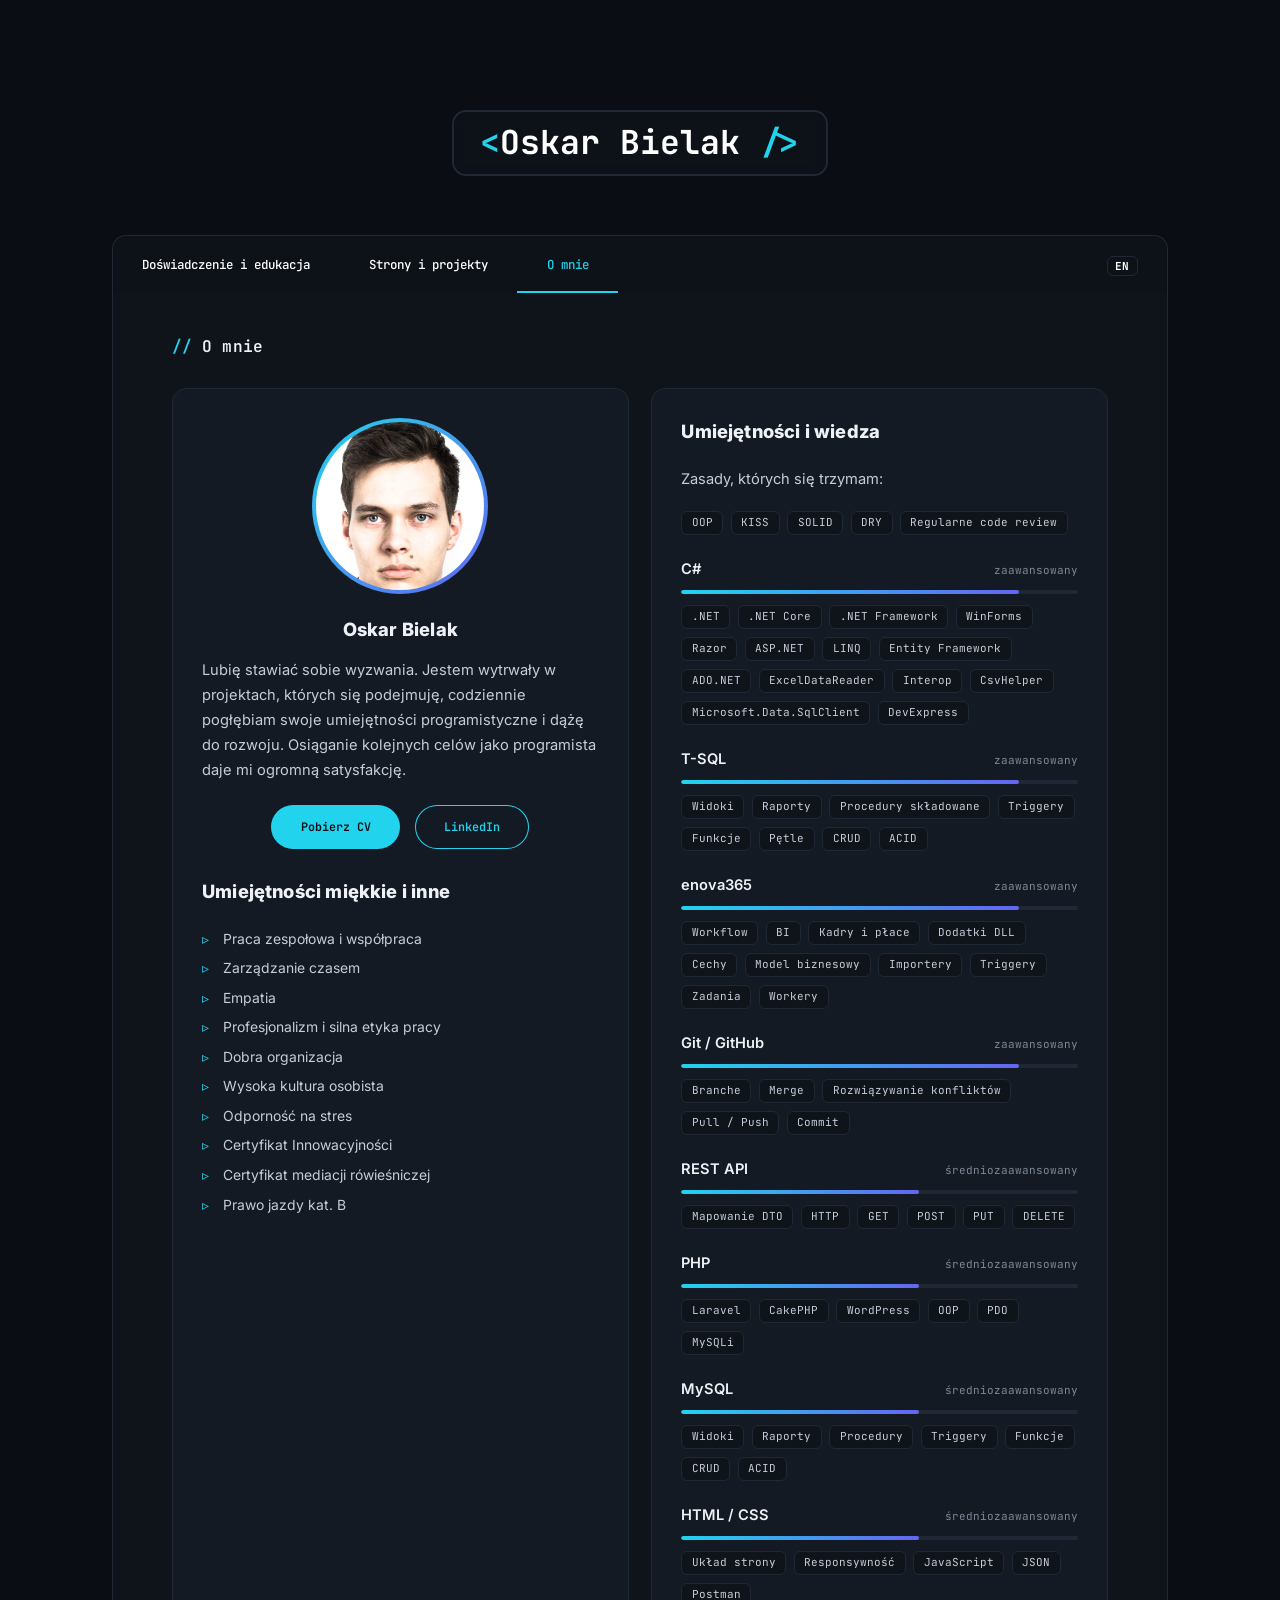
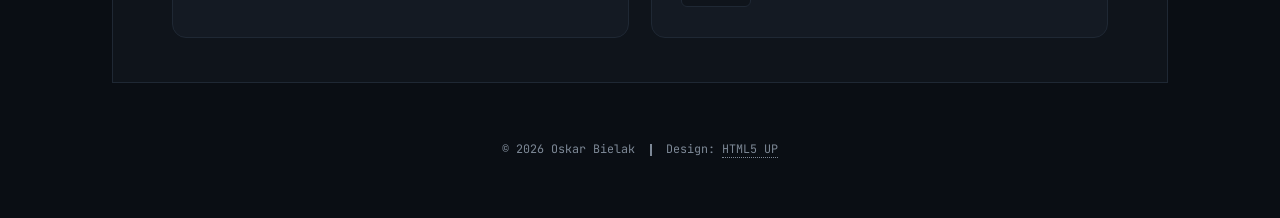
==== aboutme-pl.html @ 912986ee "Dark theme refresh, LinkedIn and downloadable CV - Dark/technical theme in assets/css/custom.css on " ====
<!DOCTYPE HTML>
<!--
	Massively by HTML5 UP
	html5up.net | @ajlkn
	Free for personal and commercial use under the CCA 3.0 license (html5up.net/license)
-->
<html lang="pl">
	<head>
		<meta charset="utf-8" />
		<title>Oskar Bielak – O mnie</title>
		<meta name="viewport" content="width=device-width, initial-scale=1" />
		<meta name="description" content="O mnie – Oskar Bielak. Umiejętności: C#, .NET, T-SQL, enova365, PHP i inne." />
		<meta name="theme-color" content="#0a0e14" />
		<meta property="og:type" content="profile" />
		<meta property="og:title" content="Oskar Bielak – O mnie" />
		<meta property="og:description" content="Umiejętności: C#, .NET, T-SQL, enova365, PHP i inne." />
		<meta property="og:url" content="https://oskar-bielak.github.io/portfolio/aboutme-pl.html" />
		<meta property="og:image" content="https://oskar-bielak.github.io/portfolio/images/avatar.jpg" />
		<link rel="alternate" hreflang="en" href="https://oskar-bielak.github.io/portfolio/aboutme.html" />
		<link rel="alternate" hreflang="pl" href="https://oskar-bielak.github.io/portfolio/aboutme-pl.html" />
		<link rel="icon" href="images/logo.svg" sizes="any" type="image/svg+xml" />
		<link rel="preconnect" href="https://fonts.googleapis.com" />
		<link rel="preconnect" href="https://fonts.gstatic.com" crossorigin />
		<link rel="stylesheet" href="https://fonts.googleapis.com/css2?family=Inter:wght@400;600;800&amp;family=JetBrains+Mono:wght@400;500;700&amp;display=swap" />
		<link rel="stylesheet" href="assets/css/main.css" />
		<link rel="stylesheet" href="assets/css/custom.css" />
		<noscript><link rel="stylesheet" href="assets/css/noscript.css" /></noscript>
	</head>
	<body class="is-preload">

		<!-- Wrapper -->
			<div id="wrapper">

				<!-- Header -->
					<header id="header">
						<a href="index-pl.html" class="logo">Oskar Bielak</a>
					</header>

				<!-- Nav -->
					<nav id="nav">
						<ul class="links">
							<li><a href="index-pl.html">Doświadczenie i edukacja</a></li>
							<li><a href="project-pl.html">Strony i projekty</a></li>
							<li class="active"><a href="aboutme-pl.html">O mnie</a></li>
						</ul>
						<ul class="icons">
							<li><a href="tel:+48533933944" class="icon solid fa-mobile-alt"><span class="label">Telefon</span></a></li>
							<li><a href="mailto:oskar.bielak@mixbox.pl" class="icon solid fa-envelope"><span class="label">Email</span></a></li>
							<li><a href="https://www.facebook.com/oskar.bielak.18" class="icon brands fa-facebook-f"><span class="label">Facebook</span></a></li>
							<li><a href="https://www.instagram.com/oskar_bielak" class="icon brands fa-instagram"><span class="label">Instagram</span></a></li>
							<li><a href="https://github.com/Oskar-Bielak" class="icon brands fa-github"><span class="label">GitHub</span></a></li>
							<li><a href="https://www.linkedin.com/in/oskar-bielak-6a51851b2/" class="icon brands fa-linkedin-in"><span class="label">LinkedIn</span></a></li>
							<li><a href="cv/Oskar-Bielak-CV-PL.pdf" class="icon solid fa-file-download" download title="Pobierz CV"><span class="label">Pobierz CV</span></a></li>
							<li><a href="aboutme.html" class="lang-switch" hreflang="en" lang="en" title="English version">EN</a></li>
						</ul>
					</nav>

				<!-- Main -->
					<div id="main">

						<h2 class="section-title">O mnie</h2>
						<section class="posts">
							<article>
								<span class="image avatar"><img src="images/avatar.jpg" alt="Oskar Bielak" width="600" height="771" /></span>
								<h3 class="about-name">Oskar Bielak</h3>
								<p>Lubię stawiać sobie wyzwania. Jestem wytrwały w projektach, których się podejmuję, codziennie pogłębiam swoje umiejętności programistyczne i dążę do rozwoju. Osiąganie kolejnych celów jako programista daje mi ogromną satysfakcję.</p>
								<ul class="actions special">
									<li><a href="cv/Oskar-Bielak-CV-PL.pdf" class="button primary icon solid fa-file-download" download>Pobierz CV</a></li>
									<li><a href="https://www.linkedin.com/in/oskar-bielak-6a51851b2/" class="button icon brands fa-linkedin-in" target="_blank" rel="noopener">LinkedIn</a></li>
								</ul>
								<h3>Umiejętności miękkie i inne</h3>
								<ul class="points">
									<li>Praca zespołowa i współpraca</li>
									<li>Zarządzanie czasem</li>
									<li>Empatia</li>
									<li>Profesjonalizm i silna etyka pracy</li>
									<li>Dobra organizacja</li>
									<li>Wysoka kultura osobista</li>
									<li>Odporność na stres</li>
									<li>Certyfikat Innowacyjności</li>
									<li>Certyfikat mediacji rówieśniczej</li>
									<li>Prawo jazdy kat. B</li>
								</ul>
							</article>
							<article>
								<h3>Umiejętności i wiedza</h3>
								<p>Zasady, których się trzymam:</p>
								<ul class="tags">
									<li>OOP</li><li>KISS</li><li>SOLID</li><li>DRY</li><li>Regularne code review</li>
								</ul>

								<div class="skill">
									<div class="skill-head"><strong>C#</strong><span class="level">zaawansowany</span></div>
									<div class="bar"><span style="width: 85%"></span></div>
									<ul class="tags"><li>.NET</li><li>.NET Core</li><li>.NET Framework</li><li>WinForms</li><li>Razor</li><li>ASP.NET</li><li>LINQ</li><li>Entity Framework</li><li>ADO.NET</li><li>ExcelDataReader</li><li>Interop</li><li>CsvHelper</li><li>Microsoft.Data.SqlClient</li><li>DevExpress</li></ul>
								</div>
								<div class="skill">
									<div class="skill-head"><strong>T-SQL</strong><span class="level">zaawansowany</span></div>
									<div class="bar"><span style="width: 85%"></span></div>
									<ul class="tags"><li>Widoki</li><li>Raporty</li><li>Procedury składowane</li><li>Triggery</li><li>Funkcje</li><li>Pętle</li><li>CRUD</li><li>ACID</li></ul>
								</div>
								<div class="skill">
									<div class="skill-head"><strong>enova365</strong><span class="level">zaawansowany</span></div>
									<div class="bar"><span style="width: 85%"></span></div>
									<ul class="tags"><li>Workflow</li><li>BI</li><li>Kadry i płace</li><li>Dodatki DLL</li><li>Cechy</li><li>Model biznesowy</li><li>Importery</li><li>Triggery</li><li>Zadania</li><li>Workery</li></ul>
								</div>
								<div class="skill">
									<div class="skill-head"><strong>Git / GitHub</strong><span class="level">zaawansowany</span></div>
									<div class="bar"><span style="width: 85%"></span></div>
									<ul class="tags"><li>Branche</li><li>Merge</li><li>Rozwiązywanie konfliktów</li><li>Pull / Push</li><li>Commit</li></ul>
								</div>
								<div class="skill">
									<div class="skill-head"><strong>REST API</strong><span class="level">średniozaawansowany</span></div>
									<div class="bar"><span style="width: 60%"></span></div>
									<ul class="tags"><li>Mapowanie DTO</li><li>HTTP</li><li>GET</li><li>POST</li><li>PUT</li><li>DELETE</li></ul>
								</div>
								<div class="skill">
									<div class="skill-head"><strong>PHP</strong><span class="level">średniozaawansowany</span></div>
									<div class="bar"><span style="width: 60%"></span></div>
									<ul class="tags"><li>Laravel</li><li>CakePHP</li><li>WordPress</li><li>OOP</li><li>PDO</li><li>MySQLi</li></ul>
								</div>
								<div class="skill">
									<div class="skill-head"><strong>MySQL</strong><span class="level">średniozaawansowany</span></div>
									<div class="bar"><span style="width: 60%"></span></div>
									<ul class="tags"><li>Widoki</li><li>Raporty</li><li>Procedury</li><li>Triggery</li><li>Funkcje</li><li>CRUD</li><li>ACID</li></ul>
								</div>
								<div class="skill">
									<div class="skill-head"><strong>HTML / CSS</strong><span class="level">średniozaawansowany</span></div>
									<div class="bar"><span style="width: 60%"></span></div>
									<ul class="tags"><li>Układ strony</li><li>Responsywność</li><li>JavaScript</li><li>JSON</li><li>Postman</li></ul>
								</div>
							</article>
						</section>

					</div>

				<!-- Copyright -->
					<div id="copyright">
						<ul><li>&copy; 2026 Oskar Bielak</li><li>Design: <a href="https://html5up.net">HTML5 UP</a></li></ul>
					</div>

			</div>

		<!-- Scripts -->
			<script src="assets/js/jquery.min.js"></script>
			<script src="assets/js/jquery.scrollex.min.js"></script>
			<script src="assets/js/jquery.scrolly.min.js"></script>
			<script src="assets/js/browser.min.js"></script>
			<script src="assets/js/breakpoints.min.js"></script>
			<script src="assets/js/util.js"></script>
			<script src="assets/js/main.js"></script>

	</body>
</html>
---- assets/css/main.css ----
@import url(fontawesome-all.min.css);

/*
	Massively by HTML5 UP
	html5up.net | @ajlkn
	Free for personal and commercial use under the CCA 3.0 license (html5up.net/license)
*/

html, body, div, span, applet, object,
iframe, h1, h2, h3, h4, h5, h6, p, blockquote,
pre, a, abbr, acronym, address, big, cite,
code, del, dfn, em, img, ins, kbd, q, s, samp,
small, strike, strong, sub, sup, tt, var, b,
u, i, center, dl, dt, dd, ol, ul, li, fieldset,
form, label, legend, table, caption, tbody,
tfoot, thead, tr, th, td, article, aside,
canvas, details, embed, figure, figcaption,
footer, header, hgroup, menu, nav, output, ruby,
section, summary, time, mark, audio, video {
	margin: 0;
	padding: 0;
	border: 0;
	font-size: 100%;
	font: inherit;
	vertical-align: baseline;}

article, aside, details, figcaption, figure,
footer, header, hgroup, menu, nav, section {
	display: block;}

body {
	line-height: 1;
}

ol, ul {
	list-style: none;
}

blockquote, q {
	quotes: none;
}

	blockquote:before, blockquote:after, q:before, q:after {
		content: '';
		content: none;
	}

table {
	border-collapse: collapse;
	border-spacing: 0;
}

body {
	-webkit-text-size-adjust: none;
}

mark {
	background-color: transparent;
	color: inherit;
}

input::-moz-focus-inner {
	border: 0;
	padding: 0;
}

input, select, textarea {
	-moz-appearance: none;
	-webkit-appearance: none;
	-ms-appearance: none;
	appearance: none;
}

/* Basic */

	@-ms-viewport {
		width: device-width;
	}

	body {
		-ms-overflow-style: scrollbar;
	}

	@media screen and (max-width: 480px) {

		html, body {
			min-width: 320px;
		}

	}

	html {
		box-sizing: border-box;
	}

	*, *:before, *:after {
		box-sizing: inherit;
	}

	body {
		background-color: #1e252d;
		
	}

		body.is-preload *, body.is-preload *:before, body.is-preload *:after {
			-moz-animation: none !important;
			-webkit-animation: none !important;
			-ms-animation: none !important;
			animation: none !important;
			-moz-transition: none !important;
			-webkit-transition: none !important;
			-ms-transition: none !important;
			transition: none !important;
		}

/* Type */

	html {
		font-size: 16pt;
	}

		@media screen and (max-width: 1680px) {

			html {
				font-size: 12pt;
			}

		}

		@media screen and (max-width: 1280px) {

			html {
				font-size: 11pt;
			}

		}

		@media screen and (max-width: 360px) {

			html {
				font-size: 10pt;
			}

		}

	body {
		color: #212931;
	}

	body, input, select, textarea {
		font-family: "Merriweather", Georgia, serif;
		font-weight: 300;
		font-size: 1rem;
		line-height: 2.375;
	}

	a {
		-moz-transition: color 0.2s ease-in-out, background-color 0.2s ease-in-out, border-color 0.2s ease-in-out, box-shadow 0.2s ease-in-out;
		-webkit-transition: color 0.2s ease-in-out, background-color 0.2s ease-in-out, border-color 0.2s ease-in-out, box-shadow 0.2s ease-in-out;
		-ms-transition: color 0.2s ease-in-out, background-color 0.2s ease-in-out, border-color 0.2s ease-in-out, box-shadow 0.2s ease-in-out;
		transition: color 0.2s ease-in-out, background-color 0.2s ease-in-out, border-color 0.2s ease-in-out, box-shadow 0.2s ease-in-out;
		border-bottom: dotted 1px;
		text-decoration: none;
	}

		a:hover {
			border-bottom-color: transparent;
		}

	strong, b {
		font-weight: 600;
	}

	em, i {
		font-style: italic;
	}

	p {
		text-align: justify;
		margin: 0 0 0 0;
	}

	h1, h2, h3, h4, h5, h6 {
		font-family: "Source Sans Pro", Helvetica, sans-serif;
		font-weight: 900;
		line-height: 1.5;
		letter-spacing: 0.075em;
		text-transform: uppercase;
		margin: 0 0 1rem 0;
	}

		h1 a, h2 a, h3 a, h4 a, h5 a, h6 a {
			border-bottom: 0;
			color: inherit;
			text-decoration: none;
		}

	h1 {
		font-size: 4rem;
		line-height: 1.1;
		margin: 0 0 2rem 0;
	}

	h2 {
		font-size: 1.75rem;
		line-height: 1.3;
		margin: 0 0 1.5rem 0;
	}

	h3 {
		font-size: 1.25rem;
		margin: 0 0 1.5rem 0;
	}

	h4 {
		font-size: 1rem;
	}

	h5 {
		font-size: 0.9rem;
	}

	h6 {
		font-size: 0.8rem;
	}

	sub {
		font-size: 0.8rem;
		position: relative;
		top: 0.5rem;
	}

	sup {
		font-size: 0.8rem;
		position: relative;
		top: -0.5rem;
	}

	blockquote {
		border-left: solid 4px;
		font-style: italic;
		margin: 0 0 2rem 0;
		padding: 0.5rem 0 0.5rem 2rem;
	}

	code {
		border: solid 2px;
		font-family: "Courier New", monospace;
		font-size: 0.9rem;
		margin: 0 0.25rem;
		padding: 0.25rem 0.65rem;
	}

	pre {
		-webkit-overflow-scrolling: touch;
		font-family: "Courier New", monospace;
		font-size: 0.9rem;
		margin: 0 0 2rem 0;
	}

		pre code {
			display: block;
			line-height: 1.75;
			padding: 1rem 1.5rem;
			overflow-x: auto;
		}

	hr {
		border: 0;
		border-bottom: solid 2px;
		margin: 3rem 0;
	}

		hr.major {
			margin: 5rem 0;
		}

	.align-left {
		text-align: left;
	}

	.align-center {
		text-align: center;
	}

	.align-right {
		text-align: right;
	}

	input, select, textarea {
		color: #212931;
	}

	a {
		color: #212931;
		border-bottom-color: rgba(33, 41, 49, 0.5);
	}

		a:hover {
			border-bottom-color: transparent;
			color: #18bfef !important;
		}

	strong, b {
		color: #212931;
	}

	h1, h2, h3, h4, h5, h6 {
		color: #212931;
	}

	blockquote {
		border-left-color: #eeeeee;
	}

	code {
		background: rgba(220, 220, 220, 0.25);
		border-color: #eeeeee;
	}

	hr {
		border-bottom-color: #eeeeee;
	}

/* Row */

	.row {
		display: flex;
		flex-wrap: wrap;
		box-sizing: border-box;
		align-items: stretch;
	}

		.row > * {
			box-sizing: border-box;
		}

		.row.gtr-uniform > * > :last-child {
			margin-bottom: 0;
		}

		.row.aln-left {
			justify-content: flex-start;
		}

		.row.aln-center {
			justify-content: center;
		}

		.row.aln-right {
			justify-content: flex-end;
		}

		.row.aln-top {
			align-items: flex-start;
		}

		.row.aln-middle {
			align-items: center;
		}

		.row.aln-bottom {
			align-items: flex-end;
		}

		.row > .imp {
			order: -1;
		}

		.row > .col-1 {
			width: 8.33333%;
		}

		.row > .off-1 {
			margin-left: 8.33333%;
		}

		.row > .col-2 {
			width: 16.66667%;
		}

		.row > .off-2 {
			margin-left: 16.66667%;
		}

		.row > .col-3 {
			width: 25%;
		}

		.row > .off-3 {
			margin-left: 25%;
		}

		.row > .col-4 {
			width: 33.33333%;
		}

		.row > .off-4 {
			margin-left: 33.33333%;
		}

		.row > .col-5 {
			width: 41.66667%;
		}

		.row > .off-5 {
			margin-left: 41.66667%;
		}

		.row > .col-6 {
			width: 50%;
		}

		.row > .off-6 {
			margin-left: 50%;
		}

		.row > .col-7 {
			width: 58.33333%;
		}

		.row > .off-7 {
			margin-left: 58.33333%;
		}

		.row > .col-8 {
			width: 66.66667%;
		}

		.row > .off-8 {
			margin-left: 66.66667%;
		}

		.row > .col-9 {
			width: 75%;
		}

		.row > .off-9 {
			margin-left: 75%;
		}

		.row > .col-10 {
			width: 83.33333%;
		}

		.row > .off-10 {
			margin-left: 83.33333%;
		}

		.row > .col-11 {
			width: 91.66667%;
		}

		.row > .off-11 {
			margin-left: 91.66667%;
		}

		.row > .col-12 {
			width: 100%;
		}

		.row > .off-12 {
			margin-left: 100%;
		}

		.row.gtr-0 {
			margin-top: 0;
			margin-left: 0rem;
		}

			.row.gtr-0 > * {
				padding: 0 0 0 0rem;
			}

			.row.gtr-0.gtr-uniform {
				margin-top: 0rem;
			}

				.row.gtr-0.gtr-uniform > * {
					padding-top: 0rem;
				}

		.row.gtr-25 {
			margin-top: 0;
			margin-left: -0.375rem;
		}

			.row.gtr-25 > * {
				padding: 0 0 0 0.375rem;
			}

			.row.gtr-25.gtr-uniform {
				margin-top: -0.375rem;
			}

				.row.gtr-25.gtr-uniform > * {
					padding-top: 0.375rem;
				}

		.row.gtr-50 {
			margin-top: 0;
			margin-left: -0.75rem;
		}

			.row.gtr-50 > * {
				padding: 0 0 0 0.75rem;
			}

			.row.gtr-50.gtr-uniform {
				margin-top: -0.75rem;
			}

				.row.gtr-50.gtr-uniform > * {
					padding-top: 0.75rem;
				}

		.row {
			margin-top: 0;
			margin-left: -1.5rem;
		}

			.row > * {
				padding: 0 0 0 1.5rem;
			}

			.row.gtr-uniform {
				margin-top: -1.5rem;
			}

				.row.gtr-uniform > * {
					padding-top: 1.5rem;
				}

		.row.gtr-150 {
			margin-top: 0;
			margin-left: -2.25rem;
		}

			.row.gtr-150 > * {
				padding: 0 0 0 2.25rem;
			}

			.row.gtr-150.gtr-uniform {
				margin-top: -2.25rem;
			}

				.row.gtr-150.gtr-uniform > * {
					padding-top: 2.25rem;
				}

		.row.gtr-200 {
			margin-top: 0;
			margin-left: -3rem;
		}

			.row.gtr-200 > * {
				padding: 0 0 0 3rem;
			}

			.row.gtr-200.gtr-uniform {
				margin-top: -3rem;
			}

				.row.gtr-200.gtr-uniform > * {
					padding-top: 3rem;
				}

		@media screen and (max-width: 1680px) {

			.row {
				display: flex;
				flex-wrap: wrap;
				box-sizing: border-box;
				align-items: stretch;
			}

				.row > * {
					box-sizing: border-box;
				}

				.row.gtr-uniform > * > :last-child {
					margin-bottom: 0;
				}

				.row.aln-left {
					justify-content: flex-start;
				}

				.row.aln-center {
					justify-content: center;
				}

				.row.aln-right {
					justify-content: flex-end;
				}

				.row.aln-top {
					align-items: flex-start;
				}

				.row.aln-middle {
					align-items: center;
				}

				.row.aln-bottom {
					align-items: flex-end;
				}

				.row > .imp-xlarge {
					order: -1;
				}

				.row > .col-1-xlarge {
					width: 8.33333%;
				}

				.row > .off-1-xlarge {
					margin-left: 8.33333%;
				}

				.row > .col-2-xlarge {
					width: 16.66667%;
				}

				.row > .off-2-xlarge {
					margin-left: 16.66667%;
				}

				.row > .col-3-xlarge {
					width: 25%;
				}

				.row > .off-3-xlarge {
					margin-left: 25%;
				}

				.row > .col-4-xlarge {
					width: 33.33333%;
				}

				.row > .off-4-xlarge {
					margin-left: 33.33333%;
				}

				.row > .col-5-xlarge {
					width: 41.66667%;
				}

				.row > .off-5-xlarge {
					margin-left: 41.66667%;
				}

				.row > .col-6-xlarge {
					width: 50%;
				}

				.row > .off-6-xlarge {
					margin-left: 50%;
				}

				.row > .col-7-xlarge {
					width: 58.33333%;
				}

				.row > .off-7-xlarge {
					margin-left: 58.33333%;
				}

				.row > .col-8-xlarge {
					width: 66.66667%;
				}

				.row > .off-8-xlarge {
					margin-left: 66.66667%;
				}

				.row > .col-9-xlarge {
					width: 75%;
				}

				.row > .off-9-xlarge {
					margin-left: 75%;
				}

				.row > .col-10-xlarge {
					width: 83.33333%;
				}

				.row > .off-10-xlarge {
					margin-left: 83.33333%;
				}

				.row > .col-11-xlarge {
					width: 91.66667%;
				}

				.row > .off-11-xlarge {
					margin-left: 91.66667%;
				}

				.row > .col-12-xlarge {
					width: 100%;
				}

				.row > .off-12-xlarge {
					margin-left: 100%;
				}

				.row.gtr-0 {
					margin-top: 0;
					margin-left: 0rem;
				}

					.row.gtr-0 > * {
						padding: 0 0 0 0rem;
					}

					.row.gtr-0.gtr-uniform {
						margin-top: 0rem;
					}

						.row.gtr-0.gtr-uniform > * {
							padding-top: 0rem;
						}

				.row.gtr-25 {
					margin-top: 0;
					margin-left: -0.375rem;
				}

					.row.gtr-25 > * {
						padding: 0 0 0 0.375rem;
					}

					.row.gtr-25.gtr-uniform {
						margin-top: -0.375rem;
					}

						.row.gtr-25.gtr-uniform > * {
							padding-top: 0.375rem;
						}

				.row.gtr-50 {
					margin-top: 0;
					margin-left: -0.75rem;
				}

					.row.gtr-50 > * {
						padding: 0 0 0 0.75rem;
					}

					.row.gtr-50.gtr-uniform {
						margin-top: -0.75rem;
					}

						.row.gtr-50.gtr-uniform > * {
							padding-top: 0.75rem;
						}

				.row {
					margin-top: 0;
					margin-left: -1.5rem;
				}

					.row > * {
						padding: 0 0 0 1.5rem;
					}

					.row.gtr-uniform {
						margin-top: -1.5rem;
					}

						.row.gtr-uniform > * {
							padding-top: 1.5rem;
						}

				.row.gtr-150 {
					margin-top: 0;
					margin-left: -2.25rem;
				}

					.row.gtr-150 > * {
						padding: 0 0 0 2.25rem;
					}

					.row.gtr-150.gtr-uniform {
						margin-top: -2.25rem;
					}

						.row.gtr-150.gtr-uniform > * {
							padding-top: 2.25rem;
						}

				.row.gtr-200 {
					margin-top: 0;
					margin-left: -3rem;
				}

					.row.gtr-200 > * {
						padding: 0 0 0 3rem;
					}

					.row.gtr-200.gtr-uniform {
						margin-top: -3rem;
					}

						.row.gtr-200.gtr-uniform > * {
							padding-top: 3rem;
						}

		}

		@media screen and (max-width: 1280px) {

			.row {
				display: flex;
				flex-wrap: wrap;
				box-sizing: border-box;
				align-items: stretch;
			}

				.row > * {
					box-sizing: border-box;
				}

				.row.gtr-uniform > * > :last-child {
					margin-bottom: 0;
				}

				.row.aln-left {
					justify-content: flex-start;
				}

				.row.aln-center {
					justify-content: center;
				}

				.row.aln-right {
					justify-content: flex-end;
				}

				.row.aln-top {
					align-items: flex-start;
				}

				.row.aln-middle {
					align-items: center;
				}

				.row.aln-bottom {
					align-items: flex-end;
				}

				.row > .imp-large {
					order: -1;
				}

				.row > .col-1-large {
					width: 8.33333%;
				}

				.row > .off-1-large {
					margin-left: 8.33333%;
				}

				.row > .col-2-large {
					width: 16.66667%;
				}

				.row > .off-2-large {
					margin-left: 16.66667%;
				}

				.row > .col-3-large {
					width: 25%;
				}

				.row > .off-3-large {
					margin-left: 25%;
				}

				.row > .col-4-large {
					width: 33.33333%;
				}

				.row > .off-4-large {
					margin-left: 33.33333%;
				}

				.row > .col-5-large {
					width: 41.66667%;
				}

				.row > .off-5-large {
					margin-left: 41.66667%;
				}

				.row > .col-6-large {
					width: 50%;
				}

				.row > .off-6-large {
					margin-left: 50%;
				}

				.row > .col-7-large {
					width: 58.33333%;
				}

				.row > .off-7-large {
					margin-left: 58.33333%;
				}

				.row > .col-8-large {
					width: 66.66667%;
				}

				.row > .off-8-large {
					margin-left: 66.66667%;
				}

				.row > .col-9-large {
					width: 75%;
				}

				.row > .off-9-large {
					margin-left: 75%;
				}

				.row > .col-10-large {
					width: 83.33333%;
				}

				.row > .off-10-large {
					margin-left: 83.33333%;
				}

				.row > .col-11-large {
					width: 91.66667%;
				}

				.row > .off-11-large {
					margin-left: 91.66667%;
				}

				.row > .col-12-large {
					width: 100%;
				}

				.row > .off-12-large {
					margin-left: 100%;
				}

				.row.gtr-0 {
					margin-top: 0;
					margin-left: 0rem;
				}

					.row.gtr-0 > * {
						padding: 0 0 0 0rem;
					}

					.row.gtr-0.gtr-uniform {
						margin-top: 0rem;
					}

						.row.gtr-0.gtr-uniform > * {
							padding-top: 0rem;
						}

				.row.gtr-25 {
					margin-top: 0;
					margin-left: -0.375rem;
				}

					.row.gtr-25 > * {
						padding: 0 0 0 0.375rem;
					}

					.row.gtr-25.gtr-uniform {
						margin-top: -0.375rem;
					}

						.row.gtr-25.gtr-uniform > * {
							padding-top: 0.375rem;
						}

				.row.gtr-50 {
					margin-top: 0;
					margin-left: -0.75rem;
				}

					.row.gtr-50 > * {
						padding: 0 0 0 0.75rem;
					}

					.row.gtr-50.gtr-uniform {
						margin-top: -0.75rem;
					}

						.row.gtr-50.gtr-uniform > * {
							padding-top: 0.75rem;
						}

				.row {
					margin-top: 0;
					margin-left: -1.5rem;
				}

					.row > * {
						padding: 0 0 0 1.5rem;
					}

					.row.gtr-uniform {
						margin-top: -1.5rem;
					}

						.row.gtr-uniform > * {
							padding-top: 1.5rem;
						}

				.row.gtr-150 {
					margin-top: 0;
					margin-left: -2.25rem;
				}

					.row.gtr-150 > * {
						padding: 0 0 0 2.25rem;
					}

					.row.gtr-150.gtr-uniform {
						margin-top: -2.25rem;
					}

						.row.gtr-150.gtr-uniform > * {
							padding-top: 2.25rem;
						}

				.row.gtr-200 {
					margin-top: 0;
					margin-left: -3rem;
				}

					.row.gtr-200 > * {
						padding: 0 0 0 3rem;
					}

					.row.gtr-200.gtr-uniform {
						margin-top: -3rem;
					}

						.row.gtr-200.gtr-uniform > * {
							padding-top: 3rem;
						}

		}

		@media screen and (max-width: 980px) {

			.row {
				display: flex;
				flex-wrap: wrap;
				box-sizing: border-box;
				align-items: stretch;
			}

				.row > * {
					box-sizing: border-box;
				}

				.row.gtr-uniform > * > :last-child {
					margin-bottom: 0;
				}

				.row.aln-left {
					justify-content: flex-start;
				}

				.row.aln-center {
					justify-content: center;
				}

				.row.aln-right {
					justify-content: flex-end;
				}

				.row.aln-top {
					align-items: flex-start;
				}

				.row.aln-middle {
					align-items: center;
				}

				.row.aln-bottom {
					align-items: flex-end;
				}

				.row > .imp-medium {
					order: -1;
				}

				.row > .col-1-medium {
					width: 8.33333%;
				}

				.row > .off-1-medium {
					margin-left: 8.33333%;
				}

				.row > .col-2-medium {
					width: 16.66667%;
				}

				.row > .off-2-medium {
					margin-left: 16.66667%;
				}

				.row > .col-3-medium {
					width: 25%;
				}

				.row > .off-3-medium {
					margin-left: 25%;
				}

				.row > .col-4-medium {
					width: 33.33333%;
				}

				.row > .off-4-medium {
					margin-left: 33.33333%;
				}

				.row > .col-5-medium {
					width: 41.66667%;
				}

				.row > .off-5-medium {
					margin-left: 41.66667%;
				}

				.row > .col-6-medium {
					width: 50%;
				}

				.row > .off-6-medium {
					margin-left: 50%;
				}

				.row > .col-7-medium {
					width: 58.33333%;
				}

				.row > .off-7-medium {
					margin-left: 58.33333%;
				}

				.row > .col-8-medium {
					width: 66.66667%;
				}

				.row > .off-8-medium {
					margin-left: 66.66667%;
				}

				.row > .col-9-medium {
					width: 75%;
				}

				.row > .off-9-medium {
					margin-left: 75%;
				}

				.row > .col-10-medium {
					width: 83.33333%;
				}

				.row > .off-10-medium {
					margin-left: 83.33333%;
				}

				.row > .col-11-medium {
					width: 91.66667%;
				}

				.row > .off-11-medium {
					margin-left: 91.66667%;
				}

				.row > .col-12-medium {
					width: 100%;
				}

				.row > .off-12-medium {
					margin-left: 100%;
				}

				.row.gtr-0 {
					margin-top: 0;
					margin-left: 0rem;
				}

					.row.gtr-0 > * {
						padding: 0 0 0 0rem;
					}

					.row.gtr-0.gtr-uniform {
						margin-top: 0rem;
					}

						.row.gtr-0.gtr-uniform > * {
							padding-top: 0rem;
						}

				.row.gtr-25 {
					margin-top: 0;
					margin-left: -0.375rem;
				}

					.row.gtr-25 > * {
						padding: 0 0 0 0.375rem;
					}

					.row.gtr-25.gtr-uniform {
						margin-top: -0.375rem;
					}

						.row.gtr-25.gtr-uniform > * {
							padding-top: 0.375rem;
						}

				.row.gtr-50 {
					margin-top: 0;
					margin-left: -0.75rem;
				}

					.row.gtr-50 > * {
						padding: 0 0 0 0.75rem;
					}

					.row.gtr-50.gtr-uniform {
						margin-top: -0.75rem;
					}

						.row.gtr-50.gtr-uniform > * {
							padding-top: 0.75rem;
						}

				.row {
					margin-top: 0;
					margin-left: -1.5rem;
				}

					.row > * {
						padding: 0 0 0 1.5rem;
					}

					.row.gtr-uniform {
						margin-top: -1.5rem;
					}

						.row.gtr-uniform > * {
							padding-top: 1.5rem;
						}

				.row.gtr-150 {
					margin-top: 0;
					margin-left: -2.25rem;
				}

					.row.gtr-150 > * {
						padding: 0 0 0 2.25rem;
					}

					.row.gtr-150.gtr-uniform {
						margin-top: -2.25rem;
					}

						.row.gtr-150.gtr-uniform > * {
							padding-top: 2.25rem;
						}

				.row.gtr-200 {
					margin-top: 0;
					margin-left: -3rem;
				}

					.row.gtr-200 > * {
						padding: 0 0 0 3rem;
					}

					.row.gtr-200.gtr-uniform {
						margin-top: -3rem;
					}

						.row.gtr-200.gtr-uniform > * {
							padding-top: 3rem;
						}

		}

		@media screen and (max-width: 736px) {

			.row {
				display: flex;
				flex-wrap: wrap;
				box-sizing: border-box;
				align-items: stretch;
			}

				.row > * {
					box-sizing: border-box;
				}

				.row.gtr-uniform > * > :last-child {
					margin-bottom: 0;
				}

				.row.aln-left {
					justify-content: flex-start;
				}

				.row.aln-center {
					justify-content: center;
				}

				.row.aln-right {
					justify-content: flex-end;
				}

				.row.aln-top {
					align-items: flex-start;
				}

				.row.aln-middle {
					align-items: center;
				}

				.row.aln-bottom {
					align-items: flex-end;
				}

				.row > .imp-small {
					order: -1;
				}

				.row > .col-1-small {
					width: 8.33333%;
				}

				.row > .off-1-small {
					margin-left: 8.33333%;
				}

				.row > .col-2-small {
					width: 16.66667%;
				}

				.row > .off-2-small {
					margin-left: 16.66667%;
				}

				.row > .col-3-small {
					width: 25%;
				}

				.row > .off-3-small {
					margin-left: 25%;
				}

				.row > .col-4-small {
					width: 33.33333%;
				}

				.row > .off-4-small {
					margin-left: 33.33333%;
				}

				.row > .col-5-small {
					width: 41.66667%;
				}

				.row > .off-5-small {
					margin-left: 41.66667%;
				}

				.row > .col-6-small {
					width: 50%;
				}

				.row > .off-6-small {
					margin-left: 50%;
				}

				.row > .col-7-small {
					width: 58.33333%;
				}

				.row > .off-7-small {
					margin-left: 58.33333%;
				}

				.row > .col-8-small {
					width: 66.66667%;
				}

				.row > .off-8-small {
					margin-left: 66.66667%;
				}

				.row > .col-9-small {
					width: 75%;
				}

				.row > .off-9-small {
					margin-left: 75%;
				}

				.row > .col-10-small {
					width: 83.33333%;
				}

				.row > .off-10-small {
					margin-left: 83.33333%;
				}

				.row > .col-11-small {
					width: 91.66667%;
				}

				.row > .off-11-small {
					margin-left: 91.66667%;
				}

				.row > .col-12-small {
					width: 100%;
				}

				.row > .off-12-small {
					margin-left: 100%;
				}

				.row.gtr-0 {
					margin-top: 0;
					margin-left: 0rem;
				}

					.row.gtr-0 > * {
						padding: 0 0 0 0rem;
					}

					.row.gtr-0.gtr-uniform {
						margin-top: 0rem;
					}

						.row.gtr-0.gtr-uniform > * {
							padding-top: 0rem;
						}

				.row.gtr-25 {
					margin-top: 0;
					margin-left: -0.375rem;
				}

					.row.gtr-25 > * {
						padding: 0 0 0 0.375rem;
					}

					.row.gtr-25.gtr-uniform {
						margin-top: -0.375rem;
					}

						.row.gtr-25.gtr-uniform > * {
							padding-top: 0.375rem;
						}

				.row.gtr-50 {
					margin-top: 0;
					margin-left: -0.75rem;
				}

					.row.gtr-50 > * {
						padding: 0 0 0 0.75rem;
					}

					.row.gtr-50.gtr-uniform {
						margin-top: -0.75rem;
					}

						.row.gtr-50.gtr-uniform > * {
							padding-top: 0.75rem;
						}

				.row {
					margin-top: 0;
					margin-left: -1.5rem;
				}

					.row > * {
						padding: 0 0 0 1.5rem;
					}

					.row.gtr-uniform {
						margin-top: -1.5rem;
					}

						.row.gtr-uniform > * {
							padding-top: 1.5rem;
						}

				.row.gtr-150 {
					margin-top: 0;
					margin-left: -2.25rem;
				}

					.row.gtr-150 > * {
						padding: 0 0 0 2.25rem;
					}

					.row.gtr-150.gtr-uniform {
						margin-top: -2.25rem;
					}

						.row.gtr-150.gtr-uniform > * {
							padding-top: 2.25rem;
						}

				.row.gtr-200 {
					margin-top: 0;
					margin-left: -3rem;
				}

					.row.gtr-200 > * {
						padding: 0 0 0 3rem;
					}

					.row.gtr-200.gtr-uniform {
						margin-top: -3rem;
					}

						.row.gtr-200.gtr-uniform > * {
							padding-top: 3rem;
						}

		}

		@media screen and (max-width: 480px) {

			.row {
				display: flex;
				flex-wrap: wrap;
				box-sizing: border-box;
				align-items: stretch;
			}

				.row > * {
					box-sizing: border-box;
				}

				.row.gtr-uniform > * > :last-child {
					margin-bottom: 0;
				}

				.row.aln-left {
					justify-content: flex-start;
				}

				.row.aln-center {
					justify-content: center;
				}

				.row.aln-right {
					justify-content: flex-end;
				}

				.row.aln-top {
					align-items: flex-start;
				}

				.row.aln-middle {
					align-items: center;
				}

				.row.aln-bottom {
					align-items: flex-end;
				}

				.row > .imp-xsmall {
					order: -1;
				}

				.row > .col-1-xsmall {
					width: 8.33333%;
				}

				.row > .off-1-xsmall {
					margin-left: 8.33333%;
				}

				.row > .col-2-xsmall {
					width: 16.66667%;
				}

				.row > .off-2-xsmall {
					margin-left: 16.66667%;
				}

				.row > .col-3-xsmall {
					width: 25%;
				}

				.row > .off-3-xsmall {
					margin-left: 25%;
				}

				.row > .col-4-xsmall {
					width: 33.33333%;
				}

				.row > .off-4-xsmall {
					margin-left: 33.33333%;
				}

				.row > .col-5-xsmall {
					width: 41.66667%;
				}

				.row > .off-5-xsmall {
					margin-left: 41.66667%;
				}

				.row > .col-6-xsmall {
					width: 50%;
				}

				.row > .off-6-xsmall {
					margin-left: 50%;
				}

				.row > .col-7-xsmall {
					width: 58.33333%;
				}

				.row > .off-7-xsmall {
					margin-left: 58.33333%;
				}

				.row > .col-8-xsmall {
					width: 66.66667%;
				}

				.row > .off-8-xsmall {
					margin-left: 66.66667%;
				}

				.row > .col-9-xsmall {
					width: 75%;
				}

				.row > .off-9-xsmall {
					margin-left: 75%;
				}

				.row > .col-10-xsmall {
					width: 83.33333%;
				}

				.row > .off-10-xsmall {
					margin-left: 83.33333%;
				}

				.row > .col-11-xsmall {
					width: 91.66667%;
				}

				.row > .off-11-xsmall {
					margin-left: 91.66667%;
				}

				.row > .col-12-xsmall {
					width: 100%;
				}

				.row > .off-12-xsmall {
					margin-left: 100%;
				}

				.row.gtr-0 {
					margin-top: 0;
					margin-left: 0rem;
				}

					.row.gtr-0 > * {
						padding: 0 0 0 0rem;
					}

					.row.gtr-0.gtr-uniform {
						margin-top: 0rem;
					}

						.row.gtr-0.gtr-uniform > * {
							padding-top: 0rem;
						}

				.row.gtr-25 {
					margin-top: 0;
					margin-left: -0.375rem;
				}

					.row.gtr-25 > * {
						padding: 0 0 0 0.375rem;
					}

					.row.gtr-25.gtr-uniform {
						margin-top: -0.375rem;
					}

						.row.gtr-25.gtr-uniform > * {
							padding-top: 0.375rem;
						}

				.row.gtr-50 {
					margin-top: 0;
					margin-left: -0.75rem;
				}

					.row.gtr-50 > * {
						padding: 0 0 0 0.75rem;
					}

					.row.gtr-50.gtr-uniform {
						margin-top: -0.75rem;
					}

						.row.gtr-50.gtr-uniform > * {
							padding-top: 0.75rem;
						}

				.row {
					margin-top: 0;
					margin-left: -1.5rem;
				}

					.row > * {
						padding: 0 0 0 1.5rem;
					}

					.row.gtr-uniform {
						margin-top: -1.5rem;
					}

						.row.gtr-uniform > * {
							padding-top: 1.5rem;
						}

				.row.gtr-150 {
					margin-top: 0;
					margin-left: -2.25rem;
				}

					.row.gtr-150 > * {
						padding: 0 0 0 2.25rem;
					}

					.row.gtr-150.gtr-uniform {
						margin-top: -2.25rem;
					}

						.row.gtr-150.gtr-uniform > * {
							padding-top: 2.25rem;
						}

				.row.gtr-200 {
					margin-top: 0;
					margin-left: -3rem;
				}

					.row.gtr-200 > * {
						padding: 0 0 0 3rem;
					}

					.row.gtr-200.gtr-uniform {
						margin-top: -3rem;
					}

						.row.gtr-200.gtr-uniform > * {
							padding-top: 3rem;
						}

		}

		@media screen and (max-width: 360px) {

			.row {
				display: flex;
				flex-wrap: wrap;
				box-sizing: border-box;
				align-items: stretch;
			}

				.row > * {
					box-sizing: border-box;
				}

				.row.gtr-uniform > * > :last-child {
					margin-bottom: 0;
				}

				.row.aln-left {
					justify-content: flex-start;
				}

				.row.aln-center {
					justify-content: center;
				}

				.row.aln-right {
					justify-content: flex-end;
				}

				.row.aln-top {
					align-items: flex-start;
				}

				.row.aln-middle {
					align-items: center;
				}

				.row.aln-bottom {
					align-items: flex-end;
				}

				.row > .imp-xxsmall {
					order: -1;
				}

				.row > .col-1-xxsmall {
					width: 8.33333%;
				}

				.row > .off-1-xxsmall {
					margin-left: 8.33333%;
				}

				.row > .col-2-xxsmall {
					width: 16.66667%;
				}

				.row > .off-2-xxsmall {
					margin-left: 16.66667%;
				}

				.row > .col-3-xxsmall {
					width: 25%;
				}

				.row > .off-3-xxsmall {
					margin-left: 25%;
				}

				.row > .col-4-xxsmall {
					width: 33.33333%;
				}

				.row > .off-4-xxsmall {
					margin-left: 33.33333%;
				}

				.row > .col-5-xxsmall {
					width: 41.66667%;
				}

				.row > .off-5-xxsmall {
					margin-left: 41.66667%;
				}

				.row > .col-6-xxsmall {
					width: 50%;
				}

				.row > .off-6-xxsmall {
					margin-left: 50%;
				}

				.row > .col-7-xxsmall {
					width: 58.33333%;
				}

				.row > .off-7-xxsmall {
					margin-left: 58.33333%;
				}

				.row > .col-8-xxsmall {
					width: 66.66667%;
				}

				.row > .off-8-xxsmall {
					margin-left: 66.66667%;
				}

				.row > .col-9-xxsmall {
					width: 75%;
				}

				.row > .off-9-xxsmall {
					margin-left: 75%;
				}

				.row > .col-10-xxsmall {
					width: 83.33333%;
				}

				.row > .off-10-xxsmall {
					margin-left: 83.33333%;
				}

				.row > .col-11-xxsmall {
					width: 91.66667%;
				}

				.row > .off-11-xxsmall {
					margin-left: 91.66667%;
				}

				.row > .col-12-xxsmall {
					width: 100%;
				}

				.row > .off-12-xxsmall {
					margin-left: 100%;
				}

				.row.gtr-0 {
					margin-top: 0;
					margin-left: 0rem;
				}

					.row.gtr-0 > * {
						padding: 0 0 0 0rem;
					}

					.row.gtr-0.gtr-uniform {
						margin-top: 0rem;
					}

						.row.gtr-0.gtr-uniform > * {
							padding-top: 0rem;
						}

				.row.gtr-25 {
					margin-top: 0;
					margin-left: -0.375rem;
				}

					.row.gtr-25 > * {
						padding: 0 0 0 0.375rem;
					}

					.row.gtr-25.gtr-uniform {
						margin-top: -0.375rem;
					}

						.row.gtr-25.gtr-uniform > * {
							padding-top: 0.375rem;
						}

				.row.gtr-50 {
					margin-top: 0;
					margin-left: -0.75rem;
				}

					.row.gtr-50 > * {
						padding: 0 0 0 0.75rem;
					}

					.row.gtr-50.gtr-uniform {
						margin-top: -0.75rem;
					}

						.row.gtr-50.gtr-uniform > * {
							padding-top: 0.75rem;
						}

				.row {
					margin-top: 0;
					margin-left: -1.5rem;
				}

					.row > * {
						padding: 0 0 0 1.5rem;
					}

					.row.gtr-uniform {
						margin-top: -1.5rem;
					}

						.row.gtr-uniform > * {
							padding-top: 1.5rem;
						}

				.row.gtr-150 {
					margin-top: 0;
					margin-left: -2.25rem;
				}

					.row.gtr-150 > * {
						padding: 0 0 0 2.25rem;
					}

					.row.gtr-150.gtr-uniform {
						margin-top: -2.25rem;
					}

						.row.gtr-150.gtr-uniform > * {
							padding-top: 2.25rem;
						}

				.row.gtr-200 {
					margin-top: 0;
					margin-left: -3rem;
				}

					.row.gtr-200 > * {
						padding: 0 0 0 3rem;
					}

					.row.gtr-200.gtr-uniform {
						margin-top: -3rem;
					}

						.row.gtr-200.gtr-uniform > * {
							padding-top: 3rem;
						}

		}

/* Box */

	.box {
		border: solid 2px;
		margin-bottom: 2rem;
		padding: 1.5rem;
	}

		.box > :last-child,
		.box > :last-child > :last-child,
		.box > :last-child > :last-child > :last-child {
			margin-bottom: 0;
		}

		.box.alt {
			border: 0;
			border-radius: 0;
			padding: 0;
		}

	.box {
		border-color: #eeeeee;
	}

/* Button */

	input[type="submit"],
	input[type="reset"],
	input[type="button"],
	button,
	.button {
		-moz-appearance: none;
		-webkit-appearance: none;
		-ms-appearance: none;
		appearance: none;
		-moz-transition: background-color 0.2s ease-in-out, box-shadow 0.2s ease-in-out, color 0.2s ease-in-out;
		-webkit-transition: background-color 0.2s ease-in-out, box-shadow 0.2s ease-in-out, color 0.2s ease-in-out;
		-ms-transition: background-color 0.2s ease-in-out, box-shadow 0.2s ease-in-out, color 0.2s ease-in-out;
		transition: background-color 0.2s ease-in-out, box-shadow 0.2s ease-in-out, color 0.2s ease-in-out;
		border: 0;
		border-radius: 0;
		cursor: pointer;
		display: inline-block;
		font-family: "Source Sans Pro", Helvetica, sans-serif;
		font-size: 0.8rem;
		font-weight: 900;
		letter-spacing: 0.075em;
		height: 3rem;
		line-height: 3rem;
		padding: 0 2rem;
		text-align: center;
		text-decoration: none;
		text-transform: uppercase;
		white-space: nowrap;
	}

		input[type="submit"].icon:before,
		input[type="reset"].icon:before,
		input[type="button"].icon:before,
		button.icon:before,
		.button.icon:before {
			margin-right: 0.5rem;
		}

		input[type="submit"].icon.solo,
		input[type="reset"].icon.solo,
		input[type="button"].icon.solo,
		button.icon.solo,
		.button.icon.solo {
			position: relative;
			width: 4rem;
			height: 4rem;
			line-height: 4rem;
			border-radius: 4rem;
			text-indent: 4rem;
			overflow: hidden;
			padding: 0;
			white-space: nowrap;
		}

			input[type="submit"].icon.solo:before,
			input[type="reset"].icon.solo:before,
			input[type="button"].icon.solo:before,
			button.icon.solo:before,
			.button.icon.solo:before {
				position: absolute;
				display: block;
				top: 0;
				left: 0;
				width: inherit;
				height: inherit;
				line-height: inherit;
				font-size: 1.25rem;
				margin-right: 0;
				text-align: center;
				text-indent: 0;
			}

		input[type="submit"].fit,
		input[type="reset"].fit,
		input[type="button"].fit,
		button.fit,
		.button.fit {
			width: 100%;
		}

		input[type="submit"].small,
		input[type="reset"].small,
		input[type="button"].small,
		button.small,
		.button.small {
			font-size: 0.7rem;
			height: 2.5rem;
			line-height: 2.5rem;
			padding: 0 1.5rem;
		}

		input[type="submit"].large,
		input[type="reset"].large,
		input[type="button"].large,
		button.large,
		.button.large {
			font-size: 0.9rem;
			height: 3.5rem;
			line-height: 3.5rem;
			padding: 0 2.75rem;
		}

		@media screen and (max-width: 980px) {

			input[type="submit"],
			input[type="reset"],
			input[type="button"],
			button,
			.button {
				font-size: 0.9rem;
				height: 3.25rem;
				line-height: 3.25rem;
			}

				input[type="submit"].large,
				input[type="reset"].large,
				input[type="button"].large,
				button.large,
				.button.large {
					font-size: 1rem;
					height: 3.75rem;
					line-height: 3.75rem;
				}

		}

		input[type="submit"].disabled, input[type="submit"]:disabled,
		input[type="reset"].disabled,
		input[type="reset"]:disabled,
		input[type="button"].disabled,
		input[type="button"]:disabled,
		button.disabled,
		button:disabled,
		.button.disabled,
		.button:disabled {
			pointer-events: none;
			opacity: 0.25;
		}

	input[type="submit"],
	input[type="reset"],
	input[type="button"],
	button,
	.button {
		background-color: transparent;
		box-shadow: inset 0 0 0 2px #212931;
		color: #212931 !important;
	}

		input[type="submit"]:hover,
		input[type="reset"]:hover,
		input[type="button"]:hover,
		button:hover,
		.button:hover {
			box-shadow: inset 0 0 0 2px #18bfef;
			color: #18bfef !important;
		}

		input[type="submit"].primary,
		input[type="reset"].primary,
		input[type="button"].primary,
		button.primary,
		.button.primary {
			background-color: #212931;
			box-shadow: none;
			color: #ffffff !important;
		}

			input[type="submit"].primary:hover,
			input[type="reset"].primary:hover,
			input[type="button"].primary:hover,
			button.primary:hover,
			.button.primary:hover {
				background-color: #18bfef;
			}

/* Form */

	form {
		margin: 0 0 2rem 0;
	}

		form > :last-child {
			margin-bottom: 0;
		}

		form > .fields {
			display: -moz-flex;
			display: -webkit-flex;
			display: -ms-flex;
			display: flex;
			-moz-flex-wrap: wrap;
			-webkit-flex-wrap: wrap;
			-ms-flex-wrap: wrap;
			flex-wrap: wrap;
			width: calc(100% + 3rem);
			margin: -1.5rem 0 2rem -1.5rem;
		}

			form > .fields > .field {
				-moz-flex-grow: 0;
				-webkit-flex-grow: 0;
				-ms-flex-grow: 0;
				flex-grow: 0;
				-moz-flex-shrink: 0;
				-webkit-flex-shrink: 0;
				-ms-flex-shrink: 0;
				flex-shrink: 0;
				padding: 1.5rem 0 0 1.5rem;
				width: calc(100% - 1.5rem);
			}

				form > .fields > .field.half {
					width: calc(50% - 0.75rem);
				}

				form > .fields > .field.third {
					width: calc(100%/3 - 0.5rem);
				}

				form > .fields > .field.quarter {
					width: calc(25% - 0.375rem);
				}

		@media screen and (max-width: 480px) {

			form > .fields {
				width: calc(100% + 3rem);
				margin: -1.5rem 0 2rem -1.5rem;
			}

				form > .fields > .field {
					padding: 1.5rem 0 0 1.5rem;
					width: calc(100% - 1.5rem);
				}

					form > .fields > .field.half {
						width: calc(100% - 1.5rem);
					}

					form > .fields > .field.third {
						width: calc(100% - 1.5rem);
					}

					form > .fields > .field.quarter {
						width: calc(100% - 1.5rem);
					}

		}

	label {
		display: block;
		font-family: "Source Sans Pro", Helvetica, sans-serif;
		font-weight: 900;
		line-height: 1.5;
		letter-spacing: 0.075em;
		font-size: 0.8rem;
		text-transform: uppercase;
		margin: 0 0 0.75rem 0;
	}

		@media screen and (max-width: 980px) {

			label {
				font-size: 0.9rem;
			}

		}

	input[type="text"],
	input[type="password"],
	input[type="email"],
	select,
	textarea {
		-moz-appearance: none;
		-webkit-appearance: none;
		-ms-appearance: none;
		appearance: none;
		background: transparent;
		border-radius: 0;
		border: solid 2px;
		color: inherit;
		display: block;
		outline: 0;
		padding: 0 1rem;
		text-decoration: none;
		width: 100%;
	}

		input[type="text"]:invalid,
		input[type="password"]:invalid,
		input[type="email"]:invalid,
		select:invalid,
		textarea:invalid {
			box-shadow: none;
		}

	select {
		background-size: 1.25rem;
		background-repeat: no-repeat;
		background-position: calc(100% - 1rem) center;
		height: 3rem;
		padding-right: 3rem;
		text-overflow: ellipsis;
	}

		select:focus::-ms-value {
			background-color: transparent;
		}

		select::-ms-expand {
			display: none;
		}

	input[type="text"],
	input[type="password"],
	input[type="email"],
	select {
		height: 3rem;
	}

	textarea {
		padding: 0.75rem 1rem;
	}

	input[type="checkbox"],
	input[type="radio"] {
		-moz-appearance: none;
		-webkit-appearance: none;
		-ms-appearance: none;
		appearance: none;
		display: block;
		float: left;
		margin-right: -2rem;
		opacity: 0;
		width: 1rem;
		z-index: -1;
	}

		input[type="checkbox"] + label,
		input[type="radio"] + label {
			text-decoration: none;
			cursor: pointer;
			display: inline-block;
			font-size: 1rem;
			letter-spacing: 0;
			font-family: "Merriweather", Georgia, serif;
			text-transform: none;
			font-weight: 300;
			padding-left: 2.8rem;
			padding-right: 1rem;
			position: relative;
		}

			input[type="checkbox"] + label:before,
			input[type="radio"] + label:before {
				-moz-osx-font-smoothing: grayscale;
				-webkit-font-smoothing: antialiased;
				display: inline-block;
				font-style: normal;
				font-variant: normal;
				text-rendering: auto;
				line-height: 1;
				text-transform: none !important;
				font-family: 'Font Awesome 5 Free';
				font-weight: 900;
			}

			input[type="checkbox"] + label:before,
			input[type="radio"] + label:before {
				border-radius: 0;
				border: solid 2px;
				content: '';
				display: inline-block;
				font-size: 0.8rem;
				height: 1.8rem;
				left: 0;
				line-height: 1.65rem;
				position: absolute;
				text-align: center;
				top: -0.125rem;
				width: 1.8rem;
			}

		input[type="checkbox"]:checked + label:before,
		input[type="radio"]:checked + label:before {
			content: '\f00c';
		}

	input[type="checkbox"] + label:before {
		border-radius: 0;
	}

	input[type="radio"] + label:before {
		border-radius: 100%;
	}

	::-webkit-input-placeholder {
		opacity: 1.0;
	}

	:-moz-placeholder {
		opacity: 1.0;
	}

	::-moz-placeholder {
		opacity: 1.0;
	}

	:-ms-input-placeholder {
		opacity: 1.0;
	}

	label {
		color: #212931;
	}

	input[type="text"],
	input[type="password"],
	input[type="email"],
	select,
	textarea {
		border-color: #eeeeee;
	}

		input[type="text"]:focus,
		input[type="password"]:focus,
		input[type="email"]:focus,
		select:focus,
		textarea:focus {
			border-color: #18bfef;
		}

	select {
		background-image: url("data:image/svg+xml;charset=utf8,%3Csvg xmlns='http://www.w3.org/2000/svg' width='40' height='40' preserveAspectRatio='none' viewBox='0 0 40 40'%3E%3Cpath d='M9.4,12.3l10.4,10.4l10.4-10.4c0.2-0.2,0.5-0.4,0.9-0.4c0.3,0,0.6,0.1,0.9,0.4l3.3,3.3c0.2,0.2,0.4,0.5,0.4,0.9 c0,0.4-0.1,0.6-0.4,0.9L20.7,31.9c-0.2,0.2-0.5,0.4-0.9,0.4c-0.3,0-0.6-0.1-0.9-0.4L4.3,17.3c-0.2-0.2-0.4-0.5-0.4-0.9 c0-0.4,0.1-0.6,0.4-0.9l3.3-3.3c0.2-0.2,0.5-0.4,0.9-0.4S9.1,12.1,9.4,12.3z' fill='%23eeeeee' /%3E%3C/svg%3E");
	}

		select option {
			background-color: #ffffff;
			color: #212931;
		}

	.select-wrapper:before {
		color: #eeeeee;
	}

	input[type="checkbox"] + label,
	input[type="radio"] + label {
		color: #212931;
	}

		input[type="checkbox"] + label:before,
		input[type="radio"] + label:before {
			border-color: #eeeeee;
		}

	input[type="checkbox"]:checked + label:before,
	input[type="radio"]:checked + label:before {
		background-color: #212931;
		border-color: #212931;
		color: #ffffff;
	}

	input[type="checkbox"]:focus + label:before,
	input[type="radio"]:focus + label:before {
		border-color: #18bfef;
	}

	::-webkit-input-placeholder {
		color: #909498 !important;
	}

	:-moz-placeholder {
		color: #909498 !important;
	}

	::-moz-placeholder {
		color: #909498 !important;
	}

	:-ms-input-placeholder {
		color: #909498 !important;
	}

	.formerize-placeholder {
		color: #909498 !important;
	}

/* Icon */

	.icon {
		text-decoration: none;
		border-bottom: none;
		position: relative;
	}

		.icon:before {
			-moz-osx-font-smoothing: grayscale;
			-webkit-font-smoothing: antialiased;
			display: inline-block;
			font-style: normal;
			font-variant: normal;
			text-rendering: auto;
			line-height: 1;
			text-transform: none !important;
			font-family: 'Font Awesome 5 Free';
			font-weight: 400;
		}

		.icon > .label {
			display: none;
		}

		.icon:before {
			line-height: inherit;
		}

		.icon.solid:before {
			font-weight: 900;
		}

		.icon.brands:before {
			font-family: 'Font Awesome 5 Brands';
		}

/* Image */

	.image {
		border: 0;
		display: inline-block;
		position: relative;
	}

		.image img {
			display: block;
		}

		.image.left, .image.right {
			max-width: 40%;
		}

			.image.left img, .image.right img {
				width: 100%;
			}

		.image.left {
			float: left;
			margin: 0 2rem 2rem 0;
			top: 0.75rem;
		}

		.image.right {
			float: right;
			margin: 0 0 2rem 2rem;
			top: 0.75rem;
		}

		.image.fit {
			display: block;
			margin: 2.5rem 0;
			width: 50%;
			margin-left: auto;
    		margin-right: auto;
		}

			.image.fit:first-child {
				margin-top: 0;
			}

			.image.fit img {
				width: 100%;
			}

		.image.main {
			display: block;
			margin: 4rem 0;
			width: 100%;
		}

			.image.main:first-child {
				margin-top: 0;
			}

			.image.main img {
				width: 100%;
			}

		@media screen and (max-width: 736px) {

			.image.fit {
				margin: 2rem 0;
			}

			.image.main {
				margin: 2rem 0;
			}

		}

	a.image {
		overflow: hidden;
	}

		a.image img {
			-moz-transition: -moz-transform 0.2s ease-out;
			-webkit-transition: -webkit-transform 0.2s ease-out;
			-ms-transition: -ms-transform 0.2s ease-out;
			transition: transform 0.2s ease-out;
		}

		a.image:hover img {
			-moz-transform: scale(1.05);
			-webkit-transform: scale(1.05);
			-ms-transform: scale(1.05);
			transform: scale(1.05);
		}

/* Actions */

	ul.actions {
		display: -moz-flex;
		display: -webkit-flex;
		display: -ms-flex;
		display: flex;
		cursor: default;
		list-style: none;
		margin-left: -1rem;
		padding-left: 0;
  		justify-content: right;
  		margin: 15px;
	}

		ul.actions li {
			padding: 0 0 0 1rem;
			vertical-align: middle;
		}

		ul.actions.special {
			-moz-justify-content: center;
			-webkit-justify-content: center;
			-ms-justify-content: center;
			justify-content: center;
			width: 100%;
			margin-left: 0;
		}

			ul.actions.special li:first-child {
				padding-left: 0;
			}

		ul.actions.stacked {
			-moz-flex-direction: column;
			-webkit-flex-direction: column;
			-ms-flex-direction: column;
			flex-direction: column;
			margin-left: 0;
		}

			ul.actions.stacked li {
				padding: 1.3rem 0 0 0;
			}

				ul.actions.stacked li:first-child {
					padding-top: 0;
				}

		ul.actions.fit {
			width: calc(100% + 1rem);
		}

			ul.actions.fit li {
				-moz-flex-grow: 1;
				-webkit-flex-grow: 1;
				-ms-flex-grow: 1;
				flex-grow: 1;
				-moz-flex-shrink: 1;
				-webkit-flex-shrink: 1;
				-ms-flex-shrink: 1;
				flex-shrink: 1;
				width: 100%;
			}

				ul.actions.fit li > * {
					width: 100%;
				}

			ul.actions.fit.stacked {
				width: 100%;
			}

		@media screen and (max-width: 480px) {

			ul.actions:not(.fixed) {
				-moz-flex-direction: column;
				-webkit-flex-direction: column;
				-ms-flex-direction: column;
				flex-direction: column;
				margin-left: 0;
				width: 100% !important;
			}

				ul.actions:not(.fixed) li {
					-moz-flex-grow: 1;
					-webkit-flex-grow: 1;
					-ms-flex-grow: 1;
					flex-grow: 1;
					-moz-flex-shrink: 1;
					-webkit-flex-shrink: 1;
					-ms-flex-shrink: 1;
					flex-shrink: 1;
					padding: 1rem 0 0 0;
					text-align: center;
					width: 100%;
				}

					ul.actions:not(.fixed) li > * {
						width: 100%;
					}

					ul.actions:not(.fixed) li:first-child {
						padding-top: 0;
					}

					ul.actions:not(.fixed) li input[type="submit"],
					ul.actions:not(.fixed) li input[type="reset"],
					ul.actions:not(.fixed) li input[type="button"],
					ul.actions:not(.fixed) li button,
					ul.actions:not(.fixed) li .button {
						width: 100%;
					}

						ul.actions:not(.fixed) li input[type="submit"].icon:before,
						ul.actions:not(.fixed) li input[type="reset"].icon:before,
						ul.actions:not(.fixed) li input[type="button"].icon:before,
						ul.actions:not(.fixed) li button.icon:before,
						ul.actions:not(.fixed) li .button.icon:before {
							margin-left: -0.5rem;
						}

		}

/* Icons */

	ul.icons {
		cursor: default;
		list-style: none;
		padding-left: 0;
	}

		ul.icons li {
			display: inline-block;
			padding: 0 0.5rem 0 0;
			vertical-align: middle;
		}

			ul.icons li:last-child {
				padding-right: 0;
			}

			ul.icons li .icon:before {
				width: 2.25rem;
				height: 2.25rem;
				line-height: 2.25rem;
				display: inline-block;
				text-align: center;
				border-radius: 100%;
				font-size: 1.25rem;
			}

		ul.icons.alt li .icon:before {
			-moz-transition: color 0.2s ease-in-out, background-color 0.2s ease-in-out, border-color 0.2s ease-in-out, box-shadow 0.2s ease-in-out;
			-webkit-transition: color 0.2s ease-in-out, background-color 0.2s ease-in-out, border-color 0.2s ease-in-out, box-shadow 0.2s ease-in-out;
			-ms-transition: color 0.2s ease-in-out, background-color 0.2s ease-in-out, border-color 0.2s ease-in-out, box-shadow 0.2s ease-in-out;
			transition: color 0.2s ease-in-out, background-color 0.2s ease-in-out, border-color 0.2s ease-in-out, box-shadow 0.2s ease-in-out;
			font-size: 1rem;
		}

/* List */

	ol {
		list-style: decimal;
		margin: 0 0 2rem 0;
		padding-left: 1.25rem;
	}

		ol li {
			padding-left: 0.25rem;
		}

	ul {
		list-style: disc;
		margin: 0 0 2rem 0;
		padding-left: 1rem;
	}

		ul li {
			padding-left: 0.5rem;
		}

		ul.divided {
			list-style: none;
			padding-left: 0;
		}

			ul.divided li {
				border-top: solid 1px;
				padding: 0.5rem 0;
			}

				ul.divided li:first-child {
					border-top: 0;
					padding-top: 0;
				}

	dl {
		margin: 0 0 2rem 0;
	}

		dl dt {
			display: block;
			font-weight: 600;
			margin: 0 0 1rem 0;
		}

		dl dd {
			margin-left: 2rem;
		}

	ul.divided li {
		border-top-color: #eeeeee;
	}

	ul.icons li a.icon:hover:before {
		color: #18bfef;
	}

	ul.icons.alt li .icon:before {
		box-shadow: inset 0 0 0 2px #eeeeee;
	}

	ul.icons.alt li a.icon:hover:before {
		box-shadow: inset 0 0 0 2px #18bfef;
	}

/* Section/Article */

	section.special, article.special {
		text-align: center;
	}

	header {
		cursor: default;
	}

		header > .date {
			display: block;
			font-size: 0.8rem;
			height: 1;
			margin: 0 0 1rem 0;
			position: relative;
		}

		header > p {
			font-style: italic;
		}

		header > h1 + p {
			font-size: 1.1rem;
			margin-top: -0.5rem;
			line-height: 2;
		}

		header > h2 + p {
			font-size: 1rem;
			margin-top: -0.75rem;
		}

		header > h3 + p {
			font-size: 0.9rem;
			margin-top: -0.75rem;
		}

		header > h4 + p {
			font-size: 0.8rem;
			margin-top: -0.75rem;
		}

		header.major {
			margin: 0 0 4rem 0;
			text-align: center;
		}

			header.major > :last-child {
				margin-bottom: 0;
			}

			header.major > p {
				margin-top: 0;
				text-align: center;
			}

			header.major > .date {
				font-size: 1rem;
				margin: 0 0 4rem 0;
			}

				header.major > .date:before, header.major > .date:after {
					content: '';
					display: block;
					position: absolute;
					top: 50%;
					width: calc(50% - 6rem);
					border-top: solid 2px;
				}

				header.major > .date:before {
					left: 0;
				}

				header.major > .date:after {
					right: 0;
				}

		@media screen and (max-width: 980px) {

			header br {
				display: none;
			}

		}

		@media screen and (max-width: 736px) {

			header.major {
				margin: 0 0 2rem 0;
			}

		}

	header.major .date:before, header.major .date:after {
		border-top-color: #eeeeee;
	}

/* Table */

	.table-wrapper {
		-webkit-overflow-scrolling: touch;
		overflow-x: auto;
	}

	table {
		margin: 0 0 2rem 0;
		width: 100%;
	}

		table tbody tr {
			border: solid 1px;
			border-left: 0;
			border-right: 0;
		}

		table td {
			padding: 0.75rem 0.75rem;
		}

		table th {
			font-family: "Source Sans Pro", Helvetica, sans-serif;
			font-size: 0.8rem;
			font-weight: 900;
			letter-spacing: 0.075em;
			line-height: 1.5;
			padding: 0 0.75rem 0.75rem 0.75rem;
			text-align: left;
			text-transform: uppercase;
		}

			@media screen and (max-width: 980px) {

				table th {
					font-size: 0.9rem;
				}

			}

		table thead {
			border-bottom: solid 2px;
		}

		table tfoot {
			border-top: solid 2px;
		}

		table.alt {
			border-collapse: separate;
		}

			table.alt tbody tr td {
				border: solid 1px;
				border-left-width: 0;
				border-top-width: 0;
			}

				table.alt tbody tr td:first-child {
					border-left-width: 1px;
				}

			table.alt tbody tr:first-child td {
				border-top-width: 1px;
			}

			table.alt thead {
				border-bottom: 0;
			}

			table.alt tfoot {
				border-top: 0;
			}

	table tbody tr {
		border-color: #eeeeee;
	}

		table tbody tr:nth-child(2n + 1) {
			background-color: rgba(220, 220, 220, 0.25);
		}

	table th {
		color: #212931;
	}

	table thead {
		border-bottom-color: #eeeeee;
	}

	table tfoot {
		border-top-color: #eeeeee;
	}

	table.alt tbody tr td {
		border-color: #eeeeee;
	}

/* Pagination */

	.pagination {
		display: -moz-inline-flex;
		display: -webkit-inline-flex;
		display: -ms-inline-flex;
		display: inline-flex;
		-moz-user-select: none;
		-webkit-user-select: none;
		-ms-user-select: none;
		user-select: none;
		cursor: default;
		list-style: none;
		margin: 0 0 2rem 2px;
		padding: 0;
	}

		.pagination a, .pagination span {
			-moz-transition: background-color 0.2s ease-in-out, border-color 0.2s ease-in-out, box-shadow 0.2s ease-in-out, color 0.2s ease-in-out;
			-webkit-transition: background-color 0.2s ease-in-out, border-color 0.2s ease-in-out, box-shadow 0.2s ease-in-out, color 0.2s ease-in-out;
			-ms-transition: background-color 0.2s ease-in-out, border-color 0.2s ease-in-out, box-shadow 0.2s ease-in-out, color 0.2s ease-in-out;
			transition: background-color 0.2s ease-in-out, border-color 0.2s ease-in-out, box-shadow 0.2s ease-in-out, color 0.2s ease-in-out;
			border: solid 2px;
			display: inline-block;
			font-family: "Source Sans Pro", Helvetica, sans-serif;
			font-size: 0.8rem;
			font-weight: 900;
			height: 3rem;
			letter-spacing: 0.075em;
			line-height: calc(3rem - 4px);
			margin-left: -2px;
			min-width: 3rem;
			position: relative;
			text-align: center;
			text-decoration: none;
			text-transform: uppercase;
		}

		.pagination .next, .pagination .previous {
			text-decoration: none;
			padding: 0 1.75rem;
		}

			.pagination .next:before, .pagination .previous:before {
				-moz-osx-font-smoothing: grayscale;
				-webkit-font-smoothing: antialiased;
				display: inline-block;
				font-style: normal;
				font-variant: normal;
				text-rendering: auto;
				line-height: 1;
				text-transform: none !important;
				font-family: 'Font Awesome 5 Free';
				font-weight: 900;
			}

			.pagination .next:before, .pagination .previous:before {
				display: inline-block;
				color: inherit !important;
				line-height: inherit;
			}

		.pagination .previous:before {
			content: '\f104';
			margin-right: 0.9375em;
		}

		.pagination .next:before {
			content: '\f105';
			float: right;
			margin-left: 0.9375em;
		}

		@media screen and (max-width: 980px) {

			.pagination a, .pagination span {
				font-size: 0.9rem;
			}

		}

		@media screen and (max-width: 480px) {

			.pagination .page, .pagination .extra {
				display: none;
			}

		}

	.pagination a, .pagination span {
		border-color: #eeeeee;
	}

	.pagination a {
		color: #212931 !important;
	}

		.pagination a:hover {
			color: #18bfef !important;
			border-color: #18bfef;
			z-index: 1;
		}

			.pagination a:hover + a,
			.pagination a:hover + span {
				border-left-color: #18bfef;
			}

		.pagination a.active {
			background-color: #eeeeee;
		}

	.pagination span {
		color: #eeeeee;
	}

/* Wrapper */

	#wrapper {
		-moz-transition: opacity 0.5s ease;
		-webkit-transition: opacity 0.5s ease;
		-ms-transition: opacity 0.5s ease;
		transition: opacity 0.5s ease;
		position: relative;
		z-index: 1;
		overflow: hidden;
	}

		#wrapper > .bg {
			position: absolute;
			top: 0;
			left: 0;
			width: 100%;
			height: 100%;
			background-color: #212931;
			background-image: url("../../images/overlay.png"), linear-gradient(0deg, rgba(0, 0, 0, 0.1), rgba(0, 0, 0, 0.1)), url("../../images/bg.jpg");
			background-size: auto,								auto,														100% auto;
			background-position: center,								center,														top center;
			background-repeat: repeat,								no-repeat,													no-repeat;
			background-attachment: scroll,								scroll,														scroll;
			z-index: -1;
		}

			#wrapper > .bg.fixed {
				position: fixed;
				width: 100vw;
				height: 100vh;
			}

		#wrapper.fade-in:before {
			pointer-events: none;
			-moz-transition: opacity 1s ease-in-out;
			-webkit-transition: opacity 1s ease-in-out;
			-ms-transition: opacity 1s ease-in-out;
			transition: opacity 1s ease-in-out;
			-moz-transition-delay: 0.75s;
			-webkit-transition-delay: 0.75s;
			-ms-transition-delay: 0.75s;
			transition-delay: 0.75s;
			background: #1e252d;
			content: '';
			display: block;
			height: 100%;
			left: 0;
			opacity: 0;
			position: fixed;
			top: 0;
			width: 100%;
		}

		body.is-preload #wrapper.fade-in:before {
			opacity: 1;
		}

		@media screen and (orientation: portrait) {

			#wrapper > .bg {
				background-size: auto,								auto,														auto 175%;
			}

		}

/* Intro */

	#intro {
		color: #ffffff;
		padding: 8rem 4rem 6rem 4rem ;
		-moz-align-items: center;
		-webkit-align-items: center;
		-ms-align-items: center;
		align-items: center;
		display: -moz-flex;
		display: -webkit-flex;
		display: -ms-flex;
		display: flex;
		-moz-flex-direction: column;
		-webkit-flex-direction: column;
		-ms-flex-direction: column;
		flex-direction: column;
		-moz-justify-content: -moz-flex-end;
		-webkit-justify-content: -webkit-flex-end;
		-ms-justify-content: -ms-flex-end;
		justify-content: flex-end;
		-moz-transition: opacity 1s ease, -moz-transform 1s ease;
		-webkit-transition: opacity 1s ease, -webkit-transform 1s ease;
		-ms-transition: opacity 1s ease, -ms-transform 1s ease;
		transition: opacity 1s ease, transform 1s ease;
		position: relative;
		cursor: default;
		text-align: center;
		z-index: 1;
		min-height: 100vh;
	}

		#intro input, #intro select, #intro textarea {
			color: #ffffff;
		}

		#intro a {
			color: #ffffff;
			border-bottom-color: rgba(255, 255, 255, 0.5);
		}

			#intro a:hover {
				border-bottom-color: transparent;
				color: #18bfef !important;
			}

		#intro strong, #intro b {
			color: #ffffff;
		}

		#intro h1, #intro h2, #intro h3, #intro h4, #intro h5, #intro h6 {
			color: #ffffff;
		}

		#intro blockquote {
			border-left-color: #ffffff;
		}

		#intro code {
			background: rgba(255, 255, 255, 0.075);
			border-color: #ffffff;
		}

		#intro hr {
			border-bottom-color: #ffffff;
		}

		#intro input[type="submit"],
		#intro input[type="reset"],
		#intro input[type="button"],
		#intro button,
		#intro .button {
			background-color: transparent;
			box-shadow: inset 0 0 0 2px #ffffff;
			color: #ffffff !important;
		}

			#intro input[type="submit"]:hover,
			#intro input[type="reset"]:hover,
			#intro input[type="button"]:hover,
			#intro button:hover,
			#intro .button:hover {
				box-shadow: inset 0 0 0 2px #18bfef;
				color: #18bfef !important;
			}

			#intro input[type="submit"].primary,
			#intro input[type="reset"].primary,
			#intro input[type="button"].primary,
			#intro button.primary,
			#intro .button.primary {
				background-color: #ffffff;
				box-shadow: none;
				color: #1e252d !important;
			}

				#intro input[type="submit"].primary:hover,
				#intro input[type="reset"].primary:hover,
				#intro input[type="button"].primary:hover,
				#intro button.primary:hover,
				#intro .button.primary:hover {
					background-color: #18bfef;
				}

		#intro h1 {
			font-size: 5rem;
			line-height: 1;
		}

		#intro p {
			font-size: 1.25rem;
			font-style: italic;
			margin-top: -0.25rem;
			text-align: center;
		}

		#intro + #header {
			margin-top: -20rem;
		}

			#intro + #header .logo {
				-moz-transform: translateY(2rem);
				-webkit-transform: translateY(2rem);
				-ms-transform: translateY(2rem);
				transform: translateY(2rem);
				opacity: 0;
				visibility: hidden;
			}

		#intro.hidden {
			pointer-events: none;
			-moz-transform: translateY(2rem);
			-webkit-transform: translateY(2rem);
			-ms-transform: translateY(2rem);
			transform: translateY(2rem);
			-moz-transition: opacity 0.5s ease, -moz-transform 0.5s ease, visibility 0.5s;
			-webkit-transition: opacity 0.5s ease, -webkit-transform 0.5s ease, visibility 0.5s;
			-ms-transition: opacity 0.5s ease, -ms-transform 0.5s ease, visibility 0.5s;
			transition: opacity 0.5s ease, transform 0.5s ease, visibility 0.5s;
			opacity: 0;
			visibility: hidden;
		}

			#intro.hidden + #header .logo {
				-moz-transform: translateY(0);
				-webkit-transform: translateY(0);
				-ms-transform: translateY(0);
				transform: translateY(0);
				opacity: 1;
				visibility: visible;
			}

		body.is-preload #intro {
			-moz-transform: translateY(2rem);
			-webkit-transform: translateY(2rem);
			-ms-transform: translateY(2rem);
			transform: translateY(2rem);
			opacity: 0;
		}

			body.is-preload #intro:not(.hidden) + #header + #nav {
				-moz-transform: translateY(4rem);
				-webkit-transform: translateY(4rem);
				-ms-transform: translateY(4rem);
				transform: translateY(4rem);
				opacity: 0;
			}

		@media screen and (max-width: 980px) {

			#intro {
				padding: 4rem 4rem 2rem 4rem ;
				min-height: 90vh;
			}

				#intro p br {
					display: none;
				}

				#intro + #header {
					margin-top: -14rem;
				}

		}

		@media screen and (max-width: 736px) {

			#intro {
				padding: 3rem 2rem 1rem 2rem ;
				min-height: 80vh;
			}

				#intro h1 {
					font-size: 3.25rem;
					line-height: 1.1;
					margin-bottom: 1rem;
				}

				#intro p {
					font-size: 1rem;
					margin-top: 0rem;
				}

				#intro .actions {
					display: none;
				}

		}

/* Header */

	#header {
		color: #ffffff;
		-moz-align-items: center;
		-webkit-align-items: center;
		-ms-align-items: center;
		align-items: center;
		display: -moz-flex;
		display: -webkit-flex;
		display: -ms-flex;
		display: flex;
		-moz-flex-direction: column;
		-webkit-flex-direction: column;
		-ms-flex-direction: column;
		flex-direction: column;
		-moz-justify-content: -moz-flex-end;
		-webkit-justify-content: -webkit-flex-end;
		-ms-justify-content: -ms-flex-end;
		justify-content: flex-end;
		pointer-events: none;
		-moz-user-select: none;
		-webkit-user-select: none;
		-ms-user-select: none;
		user-select: none;
		height: 20rem;
		padding-bottom: 8rem;
		position: relative;
		text-align: center;
		z-index: 2;
	}

		#header input, #header select, #header textarea {
			color: #ffffff;
		}

		#header a {
			color: #ffffff;
			border-bottom-color: rgba(255, 255, 255, 0.5);
		}

			#header a:hover {
				border-bottom-color: transparent;
				color: #18bfef !important;
			}

		#header strong, #header b {
			color: #ffffff;
		}

		#header h1, #header h2, #header h3, #header h4, #header h5, #header h6 {
			color: #ffffff;
		}

		#header blockquote {
			border-left-color: #ffffff;
		}

		#header code {
			background: rgba(255, 255, 255, 0.075);
			border-color: #ffffff;
		}

		#header hr {
			border-bottom-color: #ffffff;
		}

		#header .logo {
			-moz-transition: border-color 0.2s ease-in-out, color 0.2s ease-in-out, opacity 0.5s ease, -moz-transform 0.5s ease, visibility 0.5s;
			-webkit-transition: border-color 0.2s ease-in-out, color 0.2s ease-in-out, opacity 0.5s ease, -webkit-transform 0.5s ease, visibility 0.5s;
			-ms-transition: border-color 0.2s ease-in-out, color 0.2s ease-in-out, opacity 0.5s ease, -ms-transform 0.5s ease, visibility 0.5s;
			transition: border-color 0.2s ease-in-out, color 0.2s ease-in-out, opacity 0.5s ease, transform 0.5s ease, visibility 0.5s;
			pointer-events: auto;
			border-style: solid;
			border-color: #ffffff;
			border-width: 5px !important;
			font-family: "Source Sans Pro", Helvetica, sans-serif;
			font-size: 2.25rem;
			font-weight: 900;
			letter-spacing: 0.075em;
			line-height: 1;
			padding: 1rem 1.75rem;
			text-transform: uppercase;
			visibility: visible;
		}

			#header .logo:hover {
				border-color: #18bfef !important;
				color: #18bfef !important;
			}

		@media screen and (max-width: 980px) {

			#header {
				height: 14rem;
				padding-bottom: 4rem;
			}

		}

		@media screen and (max-width: 736px) {

			#header {
				padding-bottom: 3rem;
			}

				#header .logo {
					font-size: 1.75rem;
					border-width: 3px !important;
				}

		}

/* Nav */

	#nav {
		color: #ffffff;
		display: -moz-flex;
		display: -webkit-flex;
		display: -ms-flex;
		display: flex;
		-moz-transition: -moz-transform 1s ease, opacity 1s ease;
		-webkit-transition: -webkit-transform 1s ease, opacity 1s ease;
		-ms-transition: -ms-transform 1s ease, opacity 1s ease;
		transition: transform 1s ease, opacity 1s ease;
		background: rgba(255, 255, 255, 0.175);
		height: 4rem;
		line-height: 4rem;
		margin: -4rem auto 0 auto;
		overflow: hidden;
		padding: 0 2rem 0 0;
		position: relative;
		width: calc(100% - 4rem);
		max-width: 72rem;
		z-index: 2;
	}

		#nav ul.divided li {
			border-top-color: #ffffff;
		}

		#nav ul.icons li a.icon:hover:before {
			color: #18bfef;
		}

		#nav ul.icons.alt li .icon:before {
			box-shadow: inset 0 0 0 2px #ffffff;
		}

		#nav ul.icons.alt li a.icon:hover:before {
			box-shadow: inset 0 0 0 2px #18bfef;
		}

		#nav input, #nav select, #nav textarea {
			color: #ffffff;
		}

		#nav a {
			color: #ffffff;
			border-bottom-color: rgba(255, 255, 255, 0.5);
		}

			#nav a:hover {
				border-bottom-color: transparent;
				color: #18bfef !important;
			}

		#nav strong, #nav b {
			color: #ffffff;
		}

		#nav h1, #nav h2, #nav h3, #nav h4, #nav h5, #nav h6 {
			color: #ffffff;
		}

		#nav blockquote {
			border-left-color: #ffffff;
		}

		#nav code {
			background: rgba(255, 255, 255, 0.075);
			border-color: #ffffff;
		}

		#nav hr {
			border-bottom-color: #ffffff;
		}

		#nav ul.links {
			display: -moz-flex;
			display: -webkit-flex;
			display: -ms-flex;
			display: flex;
			-moz-flex-grow: 1;
			-webkit-flex-grow: 1;
			-ms-flex-grow: 1;
			flex-grow: 1;
			-moz-flex-shrink: 1;
			-webkit-flex-shrink: 1;
			-ms-flex-shrink: 1;
			flex-shrink: 1;
			font-family: "Source Sans Pro", Helvetica, sans-serif;
			font-weight: 900;
			letter-spacing: 0.075em;
			list-style: none;
			margin-bottom: 0;
			padding-left: 0;
			text-transform: uppercase;
		}

			#nav ul.links li {
				display: block;
				padding-left: 0;
			}

				#nav ul.links li a {
					-moz-transition: background-color 0.2s ease-in-out, color 0.2s ease-in-out;
					-webkit-transition: background-color 0.2s ease-in-out, color 0.2s ease-in-out;
					-ms-transition: background-color 0.2s ease-in-out, color 0.2s ease-in-out;
					transition: background-color 0.2s ease-in-out, color 0.2s ease-in-out;
					display: block;
					font-size: 0.8rem;
					outline: none;
					padding: 0 2rem;
				}

					#nav ul.links li a:hover {
						color: inherit !important;
						background-color: rgba(255, 255, 255, 0.1);
					}

				#nav ul.links li.active {
					background-color: #ffffff;
				}

					#nav ul.links li.active a {
						color: #1e252d;
					}

						#nav ul.links li.active a:hover {
							color: #18bfef !important;
						}

		#nav ul.icons {
			-moz-flex-grow: 0;
			-webkit-flex-grow: 0;
			-ms-flex-grow: 0;
			flex-grow: 0;
			-moz-flex-shrink: 0;
			-webkit-flex-shrink: 0;
			-ms-flex-shrink: 0;
			flex-shrink: 0;
			margin-bottom: 0;
		}

		@media screen and (max-width: 980px) {

			#nav {
				display: none;
			}

		}

/* Main */

	#main {
		background-color: #ffffff;
		position: relative;
		margin: 0 auto;
		width: calc(100% - 4rem);
		max-width: 72rem;
		z-index: 2;
	}

		#main > * {
			padding: 4rem 4rem 2rem 4rem ;
			border-top: solid 2px #eeeeee;
			margin: 0;
		}

			#main > *:first-child {
				border-top: 0;
			}

		#main > footer {
			text-align: center;
		}

		#main > .post {
			padding: 8rem 8rem 6rem 8rem ;
		}

			#main > .post header.major > .date {
				margin-top: -2rem;
			}

			#main > .post header.major > h1, #main > .post header.major h2 {
				font-size: 4rem;
				line-height: 1.1;
				margin: 0 0 2rem 0;
			}

			#main > .post.featured {
				text-align: center;
			}

			@media screen and (max-width: 1280px) {

				#main > .post {
					padding: 6rem 4rem 4rem 4rem ;
				}

			}

			@media screen and (max-width: 736px) {

				#main > .post {
					padding: 4rem 2rem 2rem 2rem ;
				}

					#main > .post header.major > .date {
						margin-top: -1rem;
						margin-bottom: 2rem;
					}

					#main > .post header.major > h1, #main > .post header.major h2 {
						font-size: 2.5rem;
						line-height: 1.2;
						margin: 0 0 1.5rem 0;
					}

			}

		#main > .posts {
			display: -moz-flex;
			display: -webkit-flex;
			display: -ms-flex;
			display: flex;
			-moz-flex-wrap: wrap;
			-webkit-flex-wrap: wrap;
			-ms-flex-wrap: wrap;
			flex-wrap: wrap;
			-moz-align-items: -moz-stretch;
			-webkit-align-items: -webkit-stretch;
			-ms-align-items: -ms-stretch;
			align-items: stretch;
			text-align: center;
			width: 100%;
			padding: 0;
		}

			#main > .posts > * {
				-moz-flex-shrink: 1;
				-webkit-flex-shrink: 1;
				-ms-flex-shrink: 1;
				flex-shrink: 1;
				-moz-flex-grow: 0;
				-webkit-flex-grow: 0;
				-ms-flex-grow: 0;
				flex-grow: 0;
			}

			#main > .posts > * {
				width: 50%;
			}

			#main > .posts > * {
				padding: 4rem;
				width: 50%;
			}

			#main > .posts > article {
				border-color: #eeeeee;
				border-left-width: 2px;
				border-style: solid;
				border-top-width: 2px;
				text-align: center;
			}

				#main > .posts > article > :last-child {
					margin-bottom: 0;
				}

				#main > .posts > article:nth-child(2n - 1) {
					border-left-width: 0;
				}

				#main > .posts > article:nth-child(-n + 2) {
					border-top-width: 0;
				}

			@media screen and (max-width: 980px) {

				#main > .posts > * {
					width: 50%;
				}

				#main > .posts > * {
					padding: 2.5rem;
					width: 50%;
				}

			}

			@media screen and (max-width: 736px) {

				#main > .posts > * {
					width: 100%;
				}

				#main > .posts > * {
					padding: 2rem;
					width: 100%;
				}

				#main > .posts > article:nth-child(2n - 1) {
					border-left-width: 2px;
				}

				#main > .posts > article:nth-child(-n + 2) {
					border-top-width: 2px;
				}

				#main > .posts > article:nth-child(n) {
					border-left-width: 0;
				}

				#main > .posts > article:nth-child(-n + 1) {
					border-top-width: 0;
				}

				#main > .posts > article .image {
					max-width: 25rem;
					margin-left: auto;
					margin-right: auto;
				}

			}

		@media screen and (max-width: 736px) {

			#main > * {
				padding: 2rem 2rem 0.1rem 2rem ;
			}

		}

		@media screen and (max-width: 480px) {

			#main {
				width: 100%;
			}

		}

/* Footer */

	#footer {
		color: #717981;
		display: -moz-flex;
		display: -webkit-flex;
		display: -ms-flex;
		display: flex;
		background-color: #f5f5f5;
		color: #909498;
		cursor: default;
		position: relative;
		margin: 0 auto;
		width: calc(100% - 4rem);
		max-width: 72rem;
		z-index: 2;
	}

		#footer input, #footer select, #footer textarea {
			color: #717981;
		}

		#footer a {
			color: #717981;
			border-bottom-color: rgba(113, 121, 129, 0.5);
		}

			#footer a:hover {
				border-bottom-color: transparent;
				color: #18bfef !important;
			}

		#footer strong, #footer b {
			color: #717981;
		}

		#footer h1, #footer h2, #footer h3, #footer h4, #footer h5, #footer h6 {
			color: #717981;
		}

		#footer blockquote {
			border-left-color: #e2e2e2;
		}

		#footer code {
			background: rgba(220, 220, 220, 0.5);
			border-color: #e2e2e2;
		}

		#footer hr {
			border-bottom-color: #e2e2e2;
		}

		#footer .box {
			border-color: #e2e2e2;
		}

		#footer input[type="submit"],
		#footer input[type="reset"],
		#footer input[type="button"],
		#footer button,
		#footer .button {
			background-color: transparent;
			box-shadow: inset 0 0 0 2px #717981;
			color: #717981 !important;
		}

			#footer input[type="submit"]:hover,
			#footer input[type="reset"]:hover,
			#footer input[type="button"]:hover,
			#footer button:hover,
			#footer .button:hover {
				box-shadow: inset 0 0 0 2px #18bfef;
				color: #18bfef !important;
			}

			#footer input[type="submit"].primary,
			#footer input[type="reset"].primary,
			#footer input[type="button"].primary,
			#footer button.primary,
			#footer .button.primary {
				background-color: #717981;
				box-shadow: none;
				color: #f5f5f5 !important;
			}

				#footer input[type="submit"].primary:hover,
				#footer input[type="reset"].primary:hover,
				#footer input[type="button"].primary:hover,
				#footer button.primary:hover,
				#footer .button.primary:hover {
					background-color: #18bfef;
				}

		#footer label {
			color: #717981;
		}

		#footer input[type="text"],
		#footer input[type="password"],
		#footer input[type="email"],
		#footer select,
		#footer textarea {
			border-color: #e2e2e2;
		}

			#footer input[type="text"]:focus,
			#footer input[type="password"]:focus,
			#footer input[type="email"]:focus,
			#footer select:focus,
			#footer textarea:focus {
				border-color: #18bfef;
			}

		#footer select {
			background-image: url("data:image/svg+xml;charset=utf8,%3Csvg xmlns='http://www.w3.org/2000/svg' width='40' height='40' preserveAspectRatio='none' viewBox='0 0 40 40'%3E%3Cpath d='M9.4,12.3l10.4,10.4l10.4-10.4c0.2-0.2,0.5-0.4,0.9-0.4c0.3,0,0.6,0.1,0.9,0.4l3.3,3.3c0.2,0.2,0.4,0.5,0.4,0.9 c0,0.4-0.1,0.6-0.4,0.9L20.7,31.9c-0.2,0.2-0.5,0.4-0.9,0.4c-0.3,0-0.6-0.1-0.9-0.4L4.3,17.3c-0.2-0.2-0.4-0.5-0.4-0.9 c0-0.4,0.1-0.6,0.4-0.9l3.3-3.3c0.2-0.2,0.5-0.4,0.9-0.4S9.1,12.1,9.4,12.3z' fill='%23e2e2e2' /%3E%3C/svg%3E");
		}

			#footer select option {
				background-color: #f5f5f5;
				color: #717981;
			}

		#footer .select-wrapper:before {
			color: #e2e2e2;
		}

		#footer input[type="checkbox"] + label,
		#footer input[type="radio"] + label {
			color: #717981;
		}

			#footer input[type="checkbox"] + label:before,
			#footer input[type="radio"] + label:before {
				border-color: #e2e2e2;
			}

		#footer input[type="checkbox"]:checked + label:before,
		#footer input[type="radio"]:checked + label:before {
			background-color: #717981;
			border-color: #717981;
			color: #f5f5f5;
		}

		#footer input[type="checkbox"]:focus + label:before,
		#footer input[type="radio"]:focus + label:before {
			border-color: #18bfef;
		}

		#footer ::-webkit-input-placeholder {
			color: #b3b7bb !important;
		}

		#footer :-moz-placeholder {
			color: #b3b7bb !important;
		}

		#footer ::-moz-placeholder {
			color: #b3b7bb !important;
		}

		#footer :-ms-input-placeholder {
			color: #b3b7bb !important;
		}

		#footer .formerize-placeholder {
			color: #b3b7bb !important;
		}

		#footer ul.divided li {
			border-top-color: #e2e2e2;
		}

		#footer ul.icons li a.icon:hover:before {
			color: #18bfef;
		}

		#footer ul.icons.alt li .icon:before {
			box-shadow: inset 0 0 0 2px #e2e2e2;
		}

		#footer ul.icons.alt li a.icon:hover:before {
			box-shadow: inset 0 0 0 2px #18bfef;
		}

		#footer header.major .date:before, #footer header.major .date:after {
			border-top-color: #e2e2e2;
		}

		#footer table tbody tr {
			border-color: #e2e2e2;
		}

			#footer table tbody tr:nth-child(2n + 1) {
				background-color: rgba(220, 220, 220, 0.5);
			}

		#footer table th {
			color: #717981;
		}

		#footer table thead {
			border-bottom-color: #e2e2e2;
		}

		#footer table tfoot {
			border-top-color: #e2e2e2;
		}

		#footer table.alt tbody tr td {
			border-color: #e2e2e2;
		}

		#footer .pagination a, #footer .pagination span {
			border-color: #e2e2e2;
		}

		#footer .pagination a {
			color: #717981 !important;
		}

			#footer .pagination a:hover {
				color: #18bfef !important;
				border-color: #18bfef;
				z-index: 1;
			}

				#footer .pagination a:hover + a,
				#footer .pagination a:hover + span {
					border-left-color: #18bfef;
				}

			#footer .pagination a.active {
				background-color: #e2e2e2;
			}

		#footer .pagination span {
			color: #e2e2e2;
		}

		#footer > section {
			-moz-flex-basis: 50%;
			-webkit-flex-basis: 50%;
			-ms-flex-basis: 50%;
			flex-basis: 50%;
			-moz-flex-grow: 1;
			-webkit-flex-grow: 1;
			-ms-flex-grow: 1;
			flex-grow: 1;
			-moz-flex-shrink: 1;
			-webkit-flex-shrink: 1;
			-ms-flex-shrink: 1;
			flex-shrink: 1;
			padding: 4rem 4rem 2rem 4rem ;
			border-left: solid 2px #e2e2e2;
		}

			#footer > section:first-child {
				border-left: 0;
			}

			#footer > section.split {
				display: -moz-flex;
				display: -webkit-flex;
				display: -ms-flex;
				display: flex;
				-moz-flex-direction: column;
				-webkit-flex-direction: column;
				-ms-flex-direction: column;
				flex-direction: column;
				padding: 0;
			}

				#footer > section.split > section {
					padding: 3rem 4rem 1rem 4rem ;
					border-top: solid 2px #e2e2e2;
				}

					#footer > section.split > section:first-child {
						padding: 5rem 4rem 1rem 4rem ;
						border-top: 0;
					}

					#footer > section.split > section:last-child {
						padding: 3rem 4rem 3rem 4rem ;
					}

				#footer > section.split.contact > section {
					display: -moz-flex;
					display: -webkit-flex;
					display: -ms-flex;
					display: flex;
					-moz-align-items: center;
					-webkit-align-items: center;
					-ms-align-items: center;
					align-items: center;
					padding: 3.15rem 4rem;
				}

					#footer > section.split.contact > section > * {
						margin-bottom: 0;
					}

					#footer > section.split.contact > section > :first-child {
						-moz-flex-shrink: 0;
						-webkit-flex-shrink: 0;
						-ms-flex-shrink: 0;
						flex-shrink: 0;
						-moz-flex-grow: 0;
						-webkit-flex-grow: 0;
						-ms-flex-grow: 0;
						flex-grow: 0;
						width: 6rem;
					}

					#footer > section.split.contact > section > :last-child {
						-moz-flex-shrink: 1;
						-webkit-flex-shrink: 1;
						-ms-flex-shrink: 1;
						flex-shrink: 1;
						-moz-flex-grow: 1;
						-webkit-flex-grow: 1;
						-ms-flex-grow: 1;
						flex-grow: 1;
					}

					#footer > section.split.contact > section:first-child {
						padding: 4rem 4rem 3rem 4rem;
					}

					#footer > section.split.contact > section:last-child {
						padding: 3rem 4rem 4rem 4rem;
					}

					#footer > section.split.contact > section.alt {
						-moz-align-items: -moz-flex-start;
						-webkit-align-items: -webkit-flex-start;
						-ms-align-items: -ms-flex-start;
						align-items: flex-start;
					}

						#footer > section.split.contact > section.alt > :last-child {
							margin-top: -0.325rem;
						}

		#footer form label,
		#footer h3,
		#footer p {
			font-size: 0.8rem;
		}

		@media screen and (max-width: 980px) {

			#footer {
				display: block;
			}

				#footer > section {
					border-top: solid 2px #e2e2e2;
				}

					#footer > section:first-child {
						border-top: 0;
					}

					#footer > section.split > section {
						padding: 4rem 4rem 2rem 4rem ;
					}

						#footer > section.split > section:first-child {
							padding: 4rem 4rem 2rem 4rem ;
						}

						#footer > section.split > section:last-child {
							padding: 4rem 4rem 2rem 4rem ;
						}

					#footer > section.split.contact > section {
						padding: 4rem;
					}

						#footer > section.split.contact > section:first-child {
							padding: 4rem;
						}

						#footer > section.split.contact > section:last-child {
							padding: 4rem;
						}

				#footer form label,
				#footer h3,
				#footer p {
					font-size: 0.9rem;
				}

		}

		@media screen and (max-width: 736px) {

			#footer > section {
				padding: 2rem 2rem 0.1rem 2rem ;
			}

				#footer > section.split > section {
					padding: 2rem 2rem 0.1rem 2rem ;
				}

					#footer > section.split > section:first-child {
						padding: 2rem 2rem 0.1rem 2rem ;
					}

					#footer > section.split > section:last-child {
						padding: 2rem 2rem 0.1rem 2rem ;
					}

				#footer > section.split.contact > section {
					padding: 2rem;
				}

					#footer > section.split.contact > section:first-child {
						padding: 2rem;
					}

					#footer > section.split.contact > section:last-child {
						padding: 2rem;
					}

		}

		@media screen and (max-width: 480px) {

			#footer {
				width: 100%;
			}

		}

	#copyright {
		color: #ffffff;
		position: relative;
		color: rgba(255, 255, 255, 0.25);
		cursor: default;
		font-family: "Source Sans Pro", Helvetica, sans-serif;
		font-size: 0.8rem;
		font-weight: 900;
		letter-spacing: 0.075em;
		line-height: 1.5;
		text-align: center;
		text-transform: uppercase;
		margin: 4rem auto 8rem auto;
		width: calc(100% - 4rem);
		max-width: 72rem;
		z-index: 2;
	}

		#copyright input, #copyright select, #copyright textarea {
			color: #ffffff;
		}

		#copyright a {
			color: #ffffff;
			border-bottom-color: rgba(255, 255, 255, 0.5);
		}

			#copyright a:hover {
				border-bottom-color: transparent;
				color: #18bfef !important;
			}

		#copyright strong, #copyright b {
			color: #ffffff;
		}

		#copyright h1, #copyright h2, #copyright h3, #copyright h4, #copyright h5, #copyright h6 {
			color: #ffffff;
		}

		#copyright blockquote {
			border-left-color: #ffffff;
		}

		#copyright code {
			background: rgba(255, 255, 255, 0.075);
			border-color: #ffffff;
		}

		#copyright hr {
			border-bottom-color: #ffffff;
		}

		#copyright a {
			color: inherit;
			border-bottom-color: inherit;
		}

		#copyright ul {
			list-style: none;
			margin: 0;
			padding-left: 0;
		}

			#copyright ul li {
				border-left: solid 2px;
				display: inline-block;
				line-height: 1;
				margin-left: 1rem;
				padding-left: 1rem;
			}

				#copyright ul li:first-child {
					border-left: 0;
					margin-left: 0;
					padding-left: 0;
				}

		@media screen and (max-width: 1280px) {

			#copyright {
				margin: 4rem auto;
			}

		}

		@media screen and (max-width: 480px) {

			#copyright ul li {
				border-left: 0;
				margin: 1rem 0 0 0;
				padding-left: 0;
				display: block;
			}

				#copyright ul li:first-child {
					margin-top: 0;
				}

		}

/* Nav Panel */

	#navPanelToggle {
		text-decoration: none;
		-moz-transition: color 0.2s ease-in-out, background-color 0.2s ease-in-out, box-shadow 0.2s ease-in-out;
		-webkit-transition: color 0.2s ease-in-out, background-color 0.2s ease-in-out, box-shadow 0.2s ease-in-out;
		-ms-transition: color 0.2s ease-in-out, background-color 0.2s ease-in-out, box-shadow 0.2s ease-in-out;
		transition: color 0.2s ease-in-out, background-color 0.2s ease-in-out, box-shadow 0.2s ease-in-out;
		display: none;
		position: fixed;
		top: 0.75rem;
		right: 0.75rem;
		border: 0;
		color: #ffffff;
		font-family: "Source Sans Pro", Helvetica, sans-serif;
		font-size: 0.9rem;
		font-weight: 900;
		letter-spacing: 0.075em;
		padding: 0.375rem 1.25rem;
		text-transform: uppercase;
		z-index: 10001;
	}

		#navPanelToggle:before {
			-moz-osx-font-smoothing: grayscale;
			-webkit-font-smoothing: antialiased;
			display: inline-block;
			font-style: normal;
			font-variant: normal;
			text-rendering: auto;
			line-height: 1;
			text-transform: none !important;
			font-family: 'Font Awesome 5 Free';
			font-weight: 900;
		}

		#navPanelToggle:before {
			content: '\f0c9';
			margin-right: 0.5rem;
		}

		#navPanelToggle.alt {
			background-color: rgba(255, 255, 255, 0.875);
			box-shadow: 0 0.125rem 0.75rem 0 rgba(30, 37, 45, 0.25);
			color: #212931;
		}

			#navPanelToggle.alt:hover {
				background-color: #ffffff;
			}

		@media screen and (max-width: 980px) {

			#navPanelToggle {
				display: block;
			}

		}

		@media screen and (max-width: 736px) {

			#navPanelToggle {
				font-size: 0.8rem;
				padding: 0.25rem 1rem;
			}

		}

	#navPanel {
		-moz-transform: translateX(20rem);
		-webkit-transform: translateX(20rem);
		-ms-transform: translateX(20rem);
		transform: translateX(20rem);
		-moz-transition: -moz-transform 0.5s ease, box-shadow 0.5s ease, visibility 0.5s;
		-webkit-transition: -webkit-transform 0.5s ease, box-shadow 0.5s ease, visibility 0.5s;
		-ms-transition: -ms-transform 0.5s ease, box-shadow 0.5s ease, visibility 0.5s;
		transition: transform 0.5s ease, box-shadow 0.5s ease, visibility 0.5s;
		display: none;
		-webkit-overflow-scrolling: touch;
		background: #ffffff;
		box-shadow: none;
		color: #212931;
		height: 100%;
		max-width: 80%;
		overflow-y: auto;
		padding: 3rem 2rem;
		position: fixed;
		right: 0;
		top: 0;
		visibility: hidden;
		width: 20rem;
		z-index: 10002;
	}

		#navPanel .links {
			list-style: none;
			padding-left: 0;
		}

			#navPanel .links li {
				border-top: solid 2px #eeeeee;
			}

				#navPanel .links li a {
					border-bottom: 0;
					display: block;
					font-family: "Source Sans Pro", Helvetica, sans-serif;
					font-size: 0.9rem;
					font-size: 0.9rem;
					font-weight: 900;
					letter-spacing: 0.075em;
					padding: 0.75rem 0;
					text-transform: uppercase;
				}

				#navPanel .links li:first-child {
					border-top: 0;
				}

		#navPanel .close {
			text-decoration: none;
			-moz-transition: color 0.2s ease-in-out;
			-webkit-transition: color 0.2s ease-in-out;
			-ms-transition: color 0.2s ease-in-out;
			transition: color 0.2s ease-in-out;
			-webkit-tap-highlight-color: rgba(0, 0, 0, 0);
			border: 0;
			color: #909498;
			cursor: pointer;
			display: block;
			height: 3.25rem;
			line-height: 3.25rem;
			padding-right: 1.25rem;
			position: absolute;
			right: 0;
			text-align: right;
			top: 0;
			vertical-align: middle;
			width: 7rem;
		}

			#navPanel .close:before {
				-moz-osx-font-smoothing: grayscale;
				-webkit-font-smoothing: antialiased;
				display: inline-block;
				font-style: normal;
				font-variant: normal;
				text-rendering: auto;
				line-height: 1;
				text-transform: none !important;
				font-family: 'Font Awesome 5 Free';
				font-weight: 900;
			}

			#navPanel .close:before {
				content: '\f00d';
				font-size: 1.25rem;
			}

			#navPanel .close:hover {
				color: #212931;
			}

			@media screen and (max-width: 736px) {

				#navPanel .close {
					height: 4rem;
					line-height: 4rem;
				}

			}

		@media screen and (max-width: 980px) {

			#navPanel {
				display: block;
			}

		}

		@media screen and (max-width: 736px) {

			#navPanel {
				padding: 2.5rem 1.75rem;
			}

		}

	@media screen and (max-width: 980px) {

		body.is-navPanel-visible #wrapper {
			opacity: 0.5;
		}

		body.is-navPanel-visible #navPanel {
			-moz-transform: translateX(0);
			-webkit-transform: translateX(0);
			-ms-transform: translateX(0);
			transform: translateX(0);
			box-shadow: 0 0 1.5rem 0 rgba(0, 0, 0, 0.2);
			visibility: visible;
		}

	}
---- assets/css/custom.css ----
/*
	Dark / technical theme on top of Massively (main.css).
	Loaded after main.css – every override lives here, main.css stays untouched.
*/

:root {
	--bg: #0a0e14;
	--surface: #0f141b;
	--surface-2: #141a23;
	--border: #1f2834;
	--text: #c5cdd8;
	--text-strong: #eef2f7;
	--muted: #7d8896;
	--accent: #22d3ee;
	--accent-soft: rgba(34, 211, 238, 0.12);
	--font-sans: "Inter", system-ui, -apple-system, "Segoe UI", Roboto, sans-serif;
	--font-mono: "JetBrains Mono", ui-monospace, "Cascadia Code", Consolas, monospace;
	--radius: 14px;
}

html { scroll-behavior: smooth; }

body {
	background: var(--bg);
	color: var(--text);
}

body, input, select, textarea {
	font-family: var(--font-sans);
	font-weight: 400;
	line-height: 1.7;
}

::selection { background: var(--accent); color: var(--bg); }

a { color: var(--accent); border-bottom-color: rgba(34, 211, 238, 0.4); }
a:hover { color: var(--text-strong); }

p { text-align: left; }

h1, h2, h3, h4, h5, h6 {
	font-family: var(--font-sans);
	font-weight: 800;
	letter-spacing: 0.01em;
	text-transform: none;
	color: var(--text-strong);
}

/* Background: CSS-only grid + glow instead of the 5 MB photo */

#wrapper > .bg {
	background-color: var(--bg);
	background-image:
		radial-gradient(60rem 40rem at 50% -10%, rgba(34, 211, 238, 0.18), transparent 70%),
		radial-gradient(40rem 30rem at 90% 30%, rgba(99, 102, 241, 0.12), transparent 70%),
		linear-gradient(rgba(255, 255, 255, 0.035) 1px, transparent 1px),
		linear-gradient(90deg, rgba(255, 255, 255, 0.035) 1px, transparent 1px);
	background-size: auto, auto, 48px 48px, 48px 48px;
	background-position: center top, center top, center, center;
	background-repeat: no-repeat, no-repeat, repeat, repeat;
}

@media screen and (orientation: portrait) {
	#wrapper > .bg { background-size: auto, auto, 48px 48px, 48px 48px; }
}

#wrapper.fade-in:before { background: var(--bg); }

/* Intro */

#intro h1 {
	font-size: clamp(2.5rem, 7vw, 4.5rem);
	line-height: 1.05;
	letter-spacing: -0.02em;
}

#intro h1 .role {
	display: block;
	margin-top: 0.75rem;
	font-family: var(--font-mono);
	font-size: 0.4em;
	font-weight: 500;
	letter-spacing: 0;
	color: var(--accent);
}

#intro h1 .role:before { content: "> "; color: var(--muted); }

#intro h1 .role:after {
	content: "_";
	animation: blink 1.1s steps(1) infinite;
}

@keyframes blink { 50% { opacity: 0; } }

#intro p {
	max-width: 42rem;
	color: var(--muted);
	font-style: italic;
	text-align: center;
}

#intro .button { box-shadow: inset 0 0 0 2px var(--border) !important; border-radius: 999px; }
#intro .button:hover { box-shadow: inset 0 0 0 2px var(--accent) !important; color: var(--accent) !important; }

/* Header logo */

#header .logo {
	font-family: var(--font-mono);
	font-weight: 700;
	text-transform: none;
	letter-spacing: 0;
	border-width: 2px !important;
	border-color: var(--border);
	border-radius: var(--radius);
	background: rgba(15, 20, 27, 0.6);
	backdrop-filter: blur(6px);
}

#header .logo:before { content: "<"; color: var(--accent); }
#header .logo:after { content: " />"; color: var(--accent); }

#header .logo:hover { border-color: var(--accent) !important; color: var(--text-strong) !important; }

/* Nav */

#nav {
	background: rgba(15, 20, 27, 0.75);
	backdrop-filter: blur(10px);
	border: 1px solid var(--border);
	border-bottom: 0;
	border-radius: var(--radius) var(--radius) 0 0;
}

#nav ul.links { font-family: var(--font-mono); font-weight: 500; text-transform: none; letter-spacing: 0; }
#nav ul.links li a { font-size: 0.85rem; }
#nav ul.links li a:hover { background-color: var(--accent-soft); color: var(--accent) !important; }
#nav ul.links li.active { background-color: transparent; box-shadow: inset 0 -2px 0 var(--accent); }
#nav ul.links li.active a { color: var(--accent); }
#nav ul.icons li a.icon:hover:before { color: var(--accent); }
#nav a:hover { color: var(--accent) !important; }

#nav .lang-switch {
	font-family: var(--font-mono);
	font-size: 0.75rem;
	font-weight: 700;
	border: 1px solid var(--border);
	border-radius: 6px;
	padding: 0.15rem 0.5rem;
}

/* Main panel */

#main {
	background-color: var(--surface);
	border: 1px solid var(--border);
	border-top: 0;
}

#main > * { border-top-color: var(--border); }

#main > .section-title {
	margin: 0;
	padding: 3rem 4rem 1rem 4rem;
	font-family: var(--font-mono);
	font-size: 1.1rem;
	font-weight: 600;
	color: var(--text-strong);
}

#main > .section-title:before { content: "// "; color: var(--accent); }

#main > .posts {
	gap: 1.5rem;
	padding: 1rem 4rem 3rem 4rem;
	border-top: 0;
	text-align: left;
}

#main > .posts > article,
#main > .posts > article:nth-child(n) {
	width: calc(50% - 0.75rem);
	padding: 2rem;
	border: 1px solid var(--border);
	border-radius: var(--radius);
	background: var(--surface-2);
	text-align: left;
	transition: border-color 0.25s ease, transform 0.25s ease, box-shadow 0.25s ease;
}

#main > .posts > article:hover {
	border-color: rgba(34, 211, 238, 0.45);
	transform: translateY(-3px);
	box-shadow: 0 12px 40px -18px rgba(34, 211, 238, 0.35);
}

#main > .posts > article.wide { width: 100%; }

#main > .posts > article header { margin-bottom: 1.25rem; }

#main > .posts > article header h3 {
	font-size: 1.15rem;
	line-height: 1.4;
	margin: 0.75rem 0 0.25rem 0;
}

.posts .date {
	display: inline-block;
	font-family: var(--font-mono);
	font-size: 0.75rem;
	color: var(--accent);
	background: var(--accent-soft);
	border: 1px solid rgba(34, 211, 238, 0.25);
	border-radius: 999px;
	padding: 0.15rem 0.75rem;
	line-height: 1.6;
}

.posts .company {
	color: var(--muted);
	font-size: 0.9rem;
	margin: 0;
}

.posts .company:before { content: "\f3c5"; font-family: "Font Awesome 5 Free"; font-weight: 900; margin-right: 0.5rem; color: var(--accent); }

.card-icon {
	float: right;
	width: 3rem;
	height: 3rem;
	margin: 0 0 1rem 1rem;
	display: flex;
	align-items: center;
	justify-content: center;
	border-radius: 12px;
	background: var(--accent-soft);
	color: var(--accent);
	font-size: 1.25rem;
}

/* Bullet lists */

ul.points {
	list-style: none;
	padding: 0;
	margin: 0 0 1.5rem 0;
}

ul.points li {
	position: relative;
	padding-left: 1.4rem;
	margin-bottom: 0.4rem;
	font-size: 0.95rem;
}

ul.points li:before {
	content: "▹";
	position: absolute;
	left: 0;
	color: var(--accent);
}

/* Tech tags */

ul.tags {
	list-style: none;
	padding: 0;
	margin: 0 0 1.5rem 0;
	display: flex;
	flex-wrap: wrap;
	gap: 0.5rem;
}

ul.tags li {
	padding: 0.1rem 0.65rem;
	font-family: var(--font-mono);
	font-size: 0.75rem;
	line-height: 1.8;
	color: var(--text);
	border: 1px solid var(--border);
	border-radius: 6px;
	background: var(--surface);
}

/* Project screenshots */

.posts .image.fit {
	border-radius: 10px;
	overflow: hidden;
	border: 1px solid var(--border);
	margin-bottom: 1.5rem;
}

.posts .image.fit { display: block; width: 100%; }

.posts .image img {
	display: block;
	width: 100%;
	height: auto;
}

.posts .image.fit img { transition: transform 0.5s ease; }

.posts article > p { margin-bottom: 1.25rem; }
.posts article:hover .image.fit img { transform: scale(1.03); }

.posts .image.avatar {
	display: block;
	width: 12rem;
	margin: 0 auto 1.5rem auto;
	padding: 4px;
	border-radius: 50%;
	background: linear-gradient(135deg, var(--accent), #6366f1);
}

.posts .image.avatar img {
	width: 100%;
	aspect-ratio: 1;
	object-fit: cover;
	object-position: 50% 30%;
	border-radius: 50%;
}

.posts .about-name { text-align: center; margin-bottom: 1rem; }

/* Skills */

.skill { margin-bottom: 1.5rem; }

.skill-head {
	display: flex;
	justify-content: space-between;
	align-items: baseline;
	margin-bottom: 0.5rem;
}

.skill-head strong { color: var(--text-strong); }

.skill-head .level {
	font-family: var(--font-mono);
	font-size: 0.75rem;
	color: var(--muted);
}

.skill .bar {
	height: 4px;
	border-radius: 999px;
	background: var(--border);
	margin-bottom: 0.75rem;
	overflow: hidden;
}

.skill .bar span {
	display: block;
	height: 100%;
	border-radius: inherit;
	background: linear-gradient(90deg, var(--accent), #6366f1);
}

.skill ul.tags { margin-bottom: 0; }

/* Buttons */

.button,
button {
	box-shadow: inset 0 0 0 1px var(--accent) !important;
	color: var(--accent) !important;
	border-radius: 999px;
	font-family: var(--font-mono);
	text-transform: none;
	letter-spacing: 0;
	font-weight: 600;
}

.button:hover,
button:hover {
	background-color: var(--accent);
	color: var(--bg) !important;
}

.button.primary,
#intro .button.primary {
	background-color: var(--accent);
	color: var(--bg) !important;
	box-shadow: none !important;
}

.button.primary:hover,
#intro .button.primary:hover {
	background-color: var(--text-strong);
	color: var(--bg) !important;
}

.posts .actions { margin-bottom: 0; }

.posts .actions.special { justify-content: center; margin: 1.5rem 0 2rem 0; }

/* Copyright */

#copyright {
	color: var(--muted);
	font-family: var(--font-mono);
	font-weight: 400;
	text-transform: none;
	letter-spacing: 0;
}

#copyright a { color: var(--muted); }

/* Mobile nav panel */

#navPanelToggle { background: rgba(15, 20, 27, 0.85); color: var(--text-strong); border: 1px solid var(--border); border-radius: 10px; }
#navPanelToggle.alt { background: var(--surface); box-shadow: 0 8px 24px rgba(0, 0, 0, 0.4); }
#navPanel { background: var(--surface); color: var(--text); }
#navPanel .links li a { color: var(--text-strong); font-family: var(--font-mono); text-transform: none; letter-spacing: 0; border-top-color: var(--border); }
#navPanel .close { color: var(--text); }

/* Responsive */

@media screen and (max-width: 980px) {
	#main > .posts > article,
	#main > .posts > article:nth-child(n) { width: 100%; }
}

@media screen and (max-width: 736px) {
	#main > .section-title { padding: 2rem 1.5rem 0.5rem 1.5rem; }
	#main > .posts { padding: 1rem 1.5rem 2rem 1.5rem; }
	#main > .posts > article,
	#main > .posts > article:nth-child(n) { padding: 1.5rem; }
	#nav { border-radius: 0; }
}

@media (prefers-reduced-motion: reduce) {
	html { scroll-behavior: auto; }
	#intro h1 .role:after { animation: none; }
	#main > .posts > article,
	.posts .image.fit img { transition: none; }
}
---- assets/css/noscript.css ----
@import url(font-awesome.min.css);

/*
	Massively by HTML5 UP
	html5up.net | @ajlkn
	Free for personal and commercial use under the CCA 3.0 license (html5up.net/license)
*/

/* Wrapper */

	#wrapper {
		background-color: #0a0e14;
	}

		#wrapper.fade-in:before {
			display: none;
		}

/* Intro */

	body.is-preload #intro {
		opacity: 1;
	}

		body.is-preload #intro:not(.hidden) + #header + #nav {
			-moz-transform: none;
			-webkit-transform: none;
			-ms-transform: none;
			transform: none;
			opacity: 1;
		}
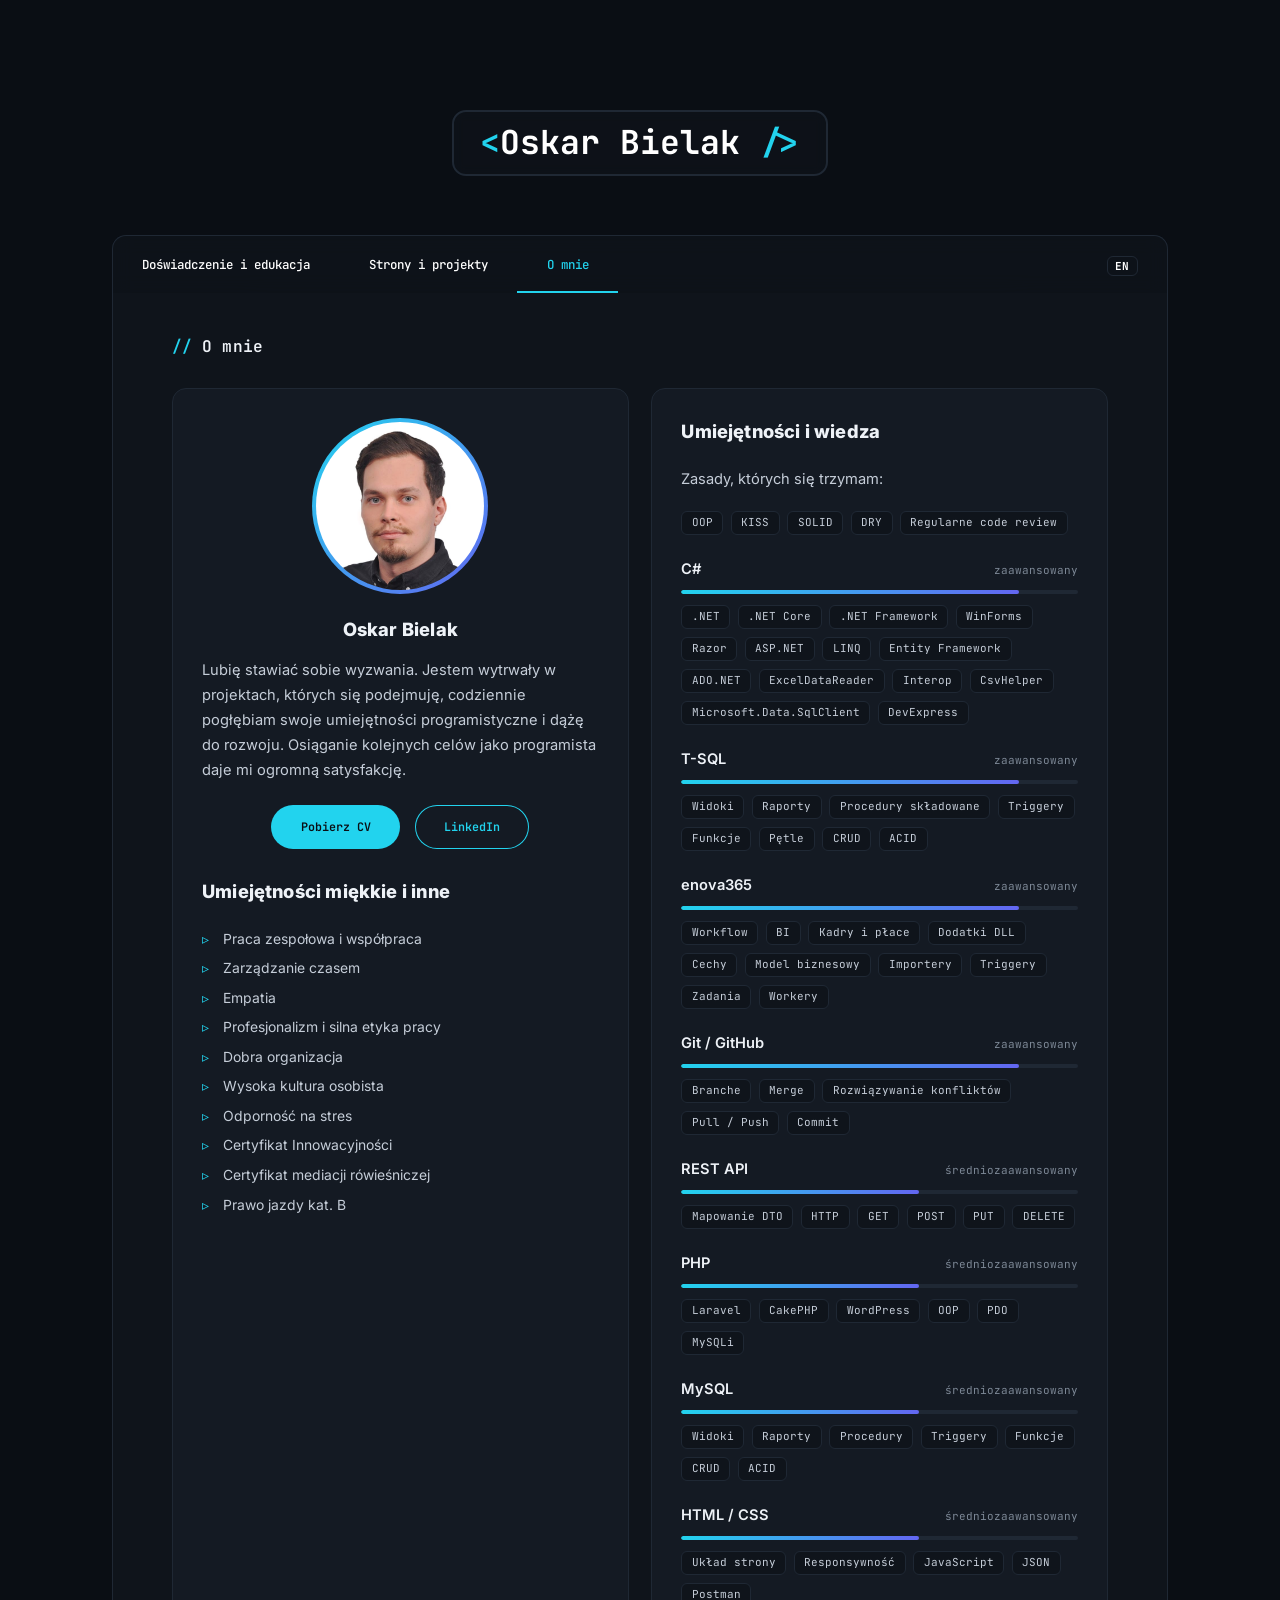
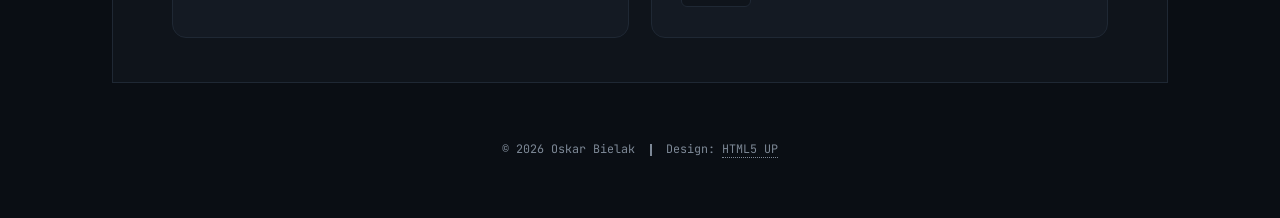
==== commit 638a4074: "Update profile photo on About me pages and CV Co-Authored-By: Claude Opus 5.5 <noreply@anthropic.com" ====
--- a/aboutme-pl.html
+++ b/aboutme-pl.html
@@ -61,7 +61,7 @@
 						<h2 class="section-title">O mnie</h2>
 						<section class="posts">
 							<article>
-								<span class="image avatar"><img src="images/avatar.jpg" alt="Oskar Bielak" width="600" height="771" /></span>
+								<span class="image avatar"><img src="images/avatar.jpg?v=2" alt="Oskar Bielak" width="600" height="600" /></span>
 								<h3 class="about-name">Oskar Bielak</h3>
 								<p>Lubię stawiać sobie wyzwania. Jestem wytrwały w projektach, których się podejmuję, codziennie pogłębiam swoje umiejętności programistyczne i dążę do rozwoju. Osiąganie kolejnych celów jako programista daje mi ogromną satysfakcję.</p>
 								<ul class="actions special">
--- a/assets/css/custom.css
+++ b/assets/css/custom.css
@@ -317,7 +317,7 @@
 	width: 100%;
 	aspect-ratio: 1;
 	object-fit: cover;
-	object-position: 50% 30%;
+	object-position: 50% 50%;
 	border-radius: 50%;
 }
 
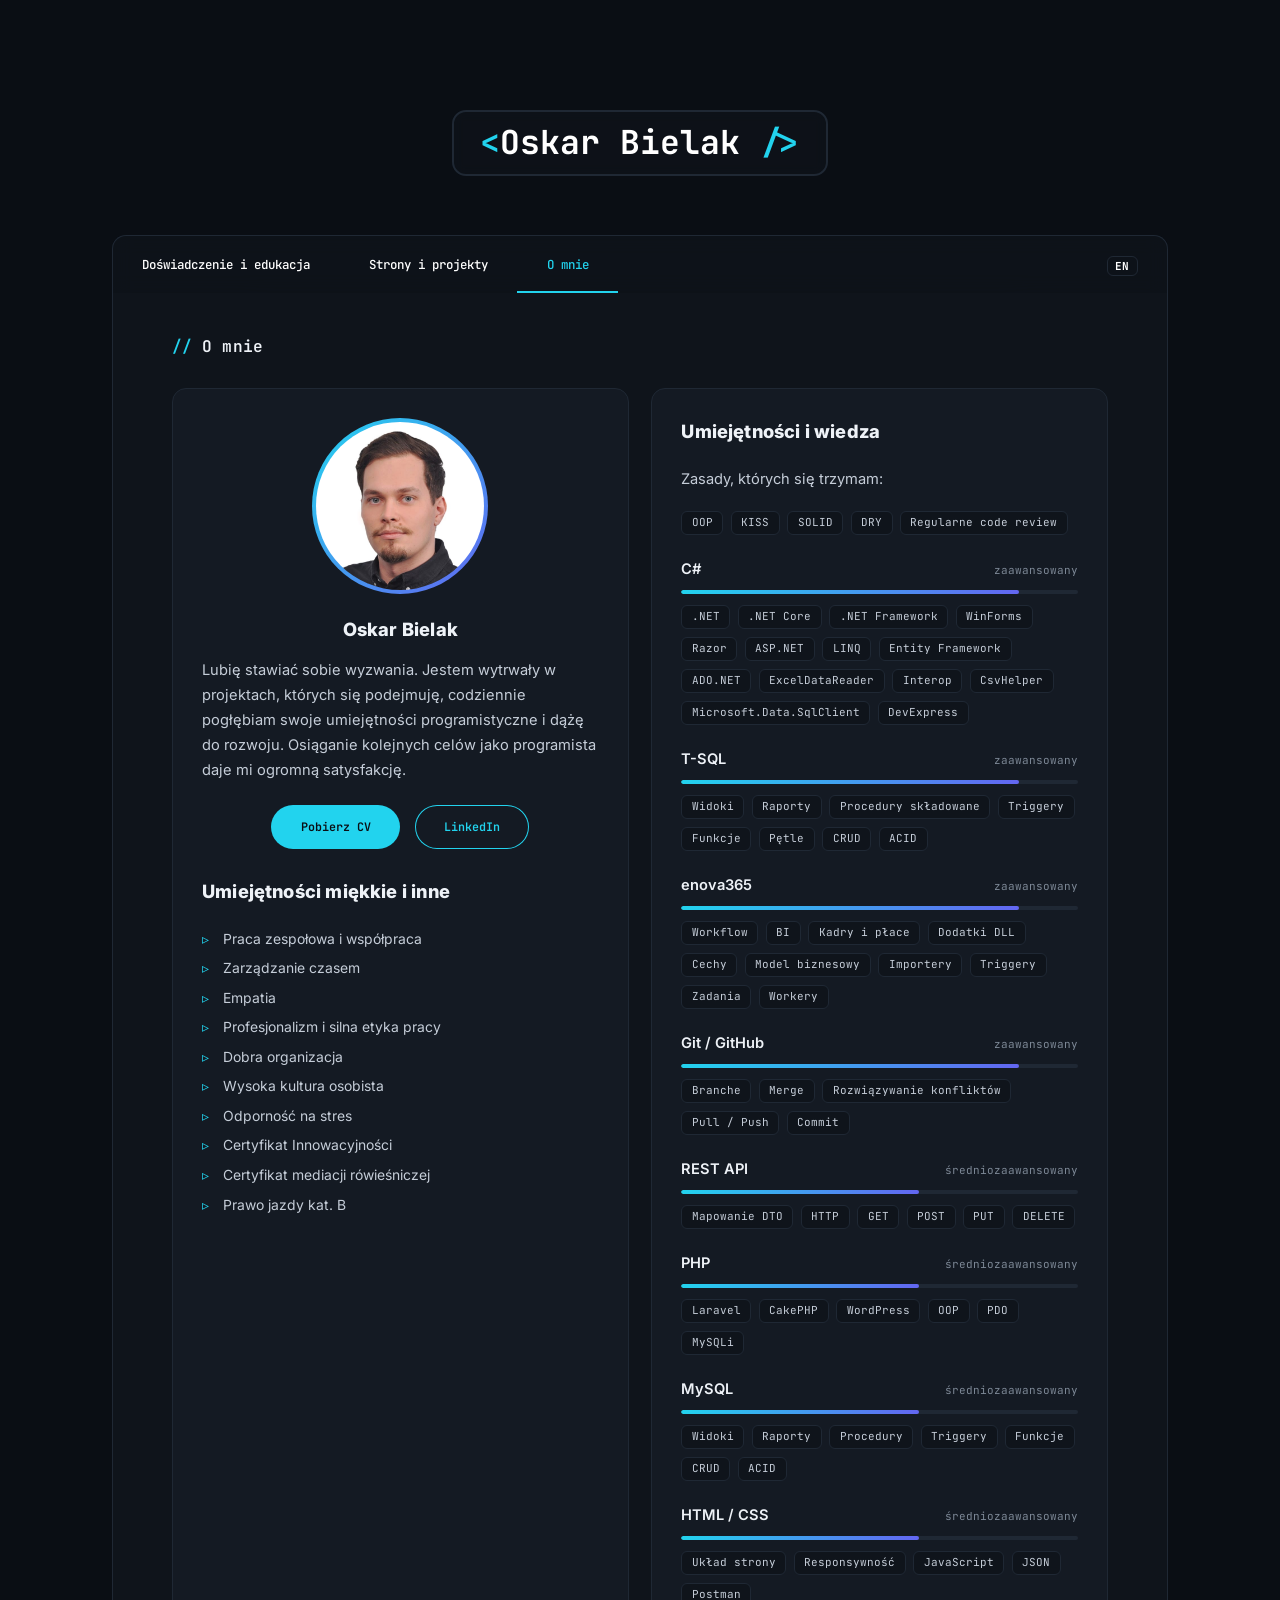
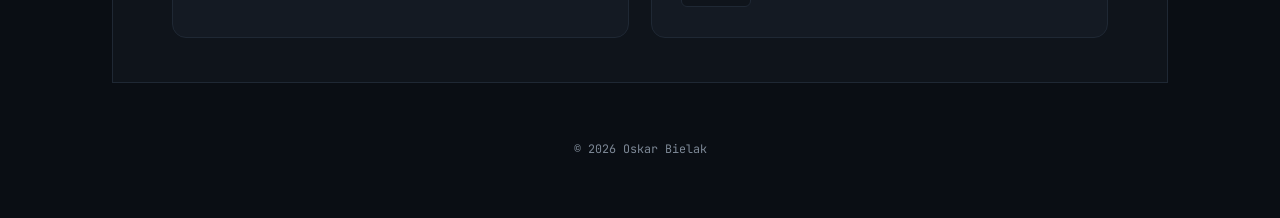
==== commit 2530357a: "Remove HTML5 UP credit from footer Template attribution stays in source comments and LICENSE.txt.  C" ====
--- a/aboutme-pl.html
+++ b/aboutme-pl.html
@@ -136,7 +136,7 @@
 
 				<!-- Copyright -->
 					<div id="copyright">
-						<ul><li>&copy; 2026 Oskar Bielak</li><li>Design: <a href="https://html5up.net">HTML5 UP</a></li></ul>
+						<ul><li>&copy; 2026 Oskar Bielak</li></ul>
 					</div>
 
 			</div>
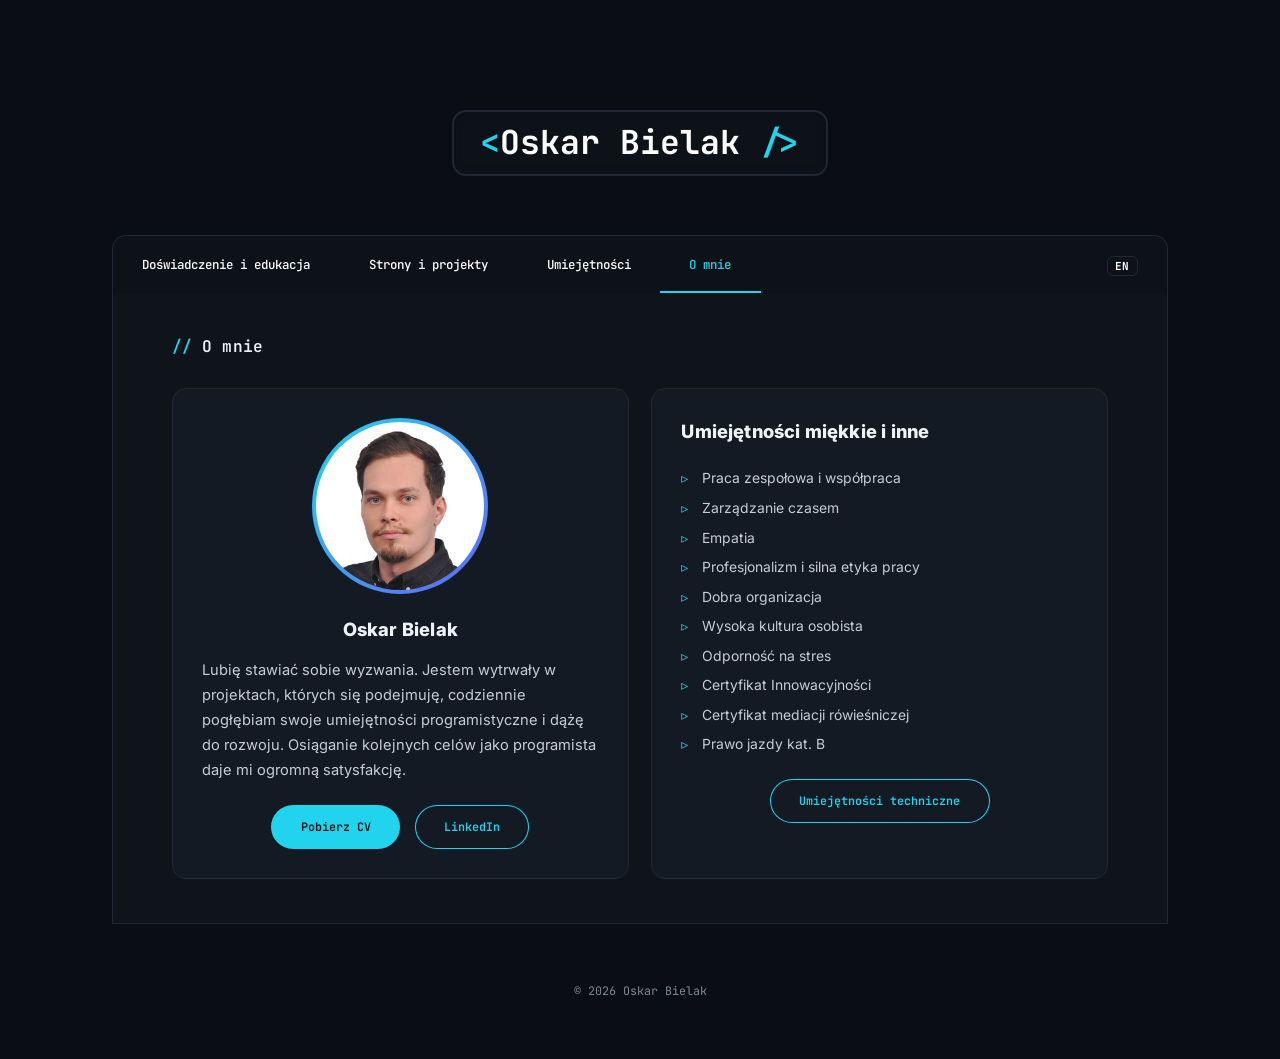
==== commit c8ef1faa: "Add Skills tab and move technical skills there - New skills.html / skills-pl.html with core and othe" ====
--- a/aboutme-pl.html
+++ b/aboutme-pl.html
@@ -9,11 +9,11 @@
 		<meta charset="utf-8" />
 		<title>Oskar Bielak – O mnie</title>
 		<meta name="viewport" content="width=device-width, initial-scale=1" />
-		<meta name="description" content="O mnie – Oskar Bielak. Umiejętności: C#, .NET, T-SQL, enova365, PHP i inne." />
+		<meta name="description" content="O mnie – Oskar Bielak, programista C# i SQL z Krakowa." />
 		<meta name="theme-color" content="#0a0e14" />
 		<meta property="og:type" content="profile" />
 		<meta property="og:title" content="Oskar Bielak – O mnie" />
-		<meta property="og:description" content="Umiejętności: C#, .NET, T-SQL, enova365, PHP i inne." />
+		<meta property="og:description" content="Programista C# i SQL z Krakowa." />
 		<meta property="og:url" content="https://oskar-bielak.github.io/portfolio/aboutme-pl.html" />
 		<meta property="og:image" content="https://oskar-bielak.github.io/portfolio/images/avatar.jpg" />
 		<link rel="alternate" hreflang="en" href="https://oskar-bielak.github.io/portfolio/aboutme.html" />
@@ -41,6 +41,7 @@
 						<ul class="links">
 							<li><a href="index-pl.html">Doświadczenie i edukacja</a></li>
 							<li><a href="project-pl.html">Strony i projekty</a></li>
+							<li><a href="skills-pl.html">Umiejętności</a></li>
 							<li class="active"><a href="aboutme-pl.html">O mnie</a></li>
 						</ul>
 						<ul class="icons">
@@ -68,6 +69,8 @@
 									<li><a href="cv/Oskar-Bielak-CV-PL.pdf" class="button primary icon solid fa-file-download" download>Pobierz CV</a></li>
 									<li><a href="https://www.linkedin.com/in/oskar-bielak-6a51851b2/" class="button icon brands fa-linkedin-in" target="_blank" rel="noopener">LinkedIn</a></li>
 								</ul>
+							</article>
+							<article>
 								<h3>Umiejętności miękkie i inne</h3>
 								<ul class="points">
 									<li>Praca zespołowa i współpraca</li>
@@ -81,54 +84,9 @@
 									<li>Certyfikat mediacji rówieśniczej</li>
 									<li>Prawo jazdy kat. B</li>
 								</ul>
-							</article>
-							<article>
-								<h3>Umiejętności i wiedza</h3>
-								<p>Zasady, których się trzymam:</p>
-								<ul class="tags">
-									<li>OOP</li><li>KISS</li><li>SOLID</li><li>DRY</li><li>Regularne code review</li>
+								<ul class="actions special">
+									<li><a href="skills-pl.html" class="button icon solid fa-code">Umiejętności techniczne</a></li>
 								</ul>
-
-								<div class="skill">
-									<div class="skill-head"><strong>C#</strong><span class="level">zaawansowany</span></div>
-									<div class="bar"><span style="width: 85%"></span></div>
-									<ul class="tags"><li>.NET</li><li>.NET Core</li><li>.NET Framework</li><li>WinForms</li><li>Razor</li><li>ASP.NET</li><li>LINQ</li><li>Entity Framework</li><li>ADO.NET</li><li>ExcelDataReader</li><li>Interop</li><li>CsvHelper</li><li>Microsoft.Data.SqlClient</li><li>DevExpress</li></ul>
-								</div>
-								<div class="skill">
-									<div class="skill-head"><strong>T-SQL</strong><span class="level">zaawansowany</span></div>
-									<div class="bar"><span style="width: 85%"></span></div>
-									<ul class="tags"><li>Widoki</li><li>Raporty</li><li>Procedury składowane</li><li>Triggery</li><li>Funkcje</li><li>Pętle</li><li>CRUD</li><li>ACID</li></ul>
-								</div>
-								<div class="skill">
-									<div class="skill-head"><strong>enova365</strong><span class="level">zaawansowany</span></div>
-									<div class="bar"><span style="width: 85%"></span></div>
-									<ul class="tags"><li>Workflow</li><li>BI</li><li>Kadry i płace</li><li>Dodatki DLL</li><li>Cechy</li><li>Model biznesowy</li><li>Importery</li><li>Triggery</li><li>Zadania</li><li>Workery</li></ul>
-								</div>
-								<div class="skill">
-									<div class="skill-head"><strong>Git / GitHub</strong><span class="level">zaawansowany</span></div>
-									<div class="bar"><span style="width: 85%"></span></div>
-									<ul class="tags"><li>Branche</li><li>Merge</li><li>Rozwiązywanie konfliktów</li><li>Pull / Push</li><li>Commit</li></ul>
-								</div>
-								<div class="skill">
-									<div class="skill-head"><strong>REST API</strong><span class="level">średniozaawansowany</span></div>
-									<div class="bar"><span style="width: 60%"></span></div>
-									<ul class="tags"><li>Mapowanie DTO</li><li>HTTP</li><li>GET</li><li>POST</li><li>PUT</li><li>DELETE</li></ul>
-								</div>
-								<div class="skill">
-									<div class="skill-head"><strong>PHP</strong><span class="level">średniozaawansowany</span></div>
-									<div class="bar"><span style="width: 60%"></span></div>
-									<ul class="tags"><li>Laravel</li><li>CakePHP</li><li>WordPress</li><li>OOP</li><li>PDO</li><li>MySQLi</li></ul>
-								</div>
-								<div class="skill">
-									<div class="skill-head"><strong>MySQL</strong><span class="level">średniozaawansowany</span></div>
-									<div class="bar"><span style="width: 60%"></span></div>
-									<ul class="tags"><li>Widoki</li><li>Raporty</li><li>Procedury</li><li>Triggery</li><li>Funkcje</li><li>CRUD</li><li>ACID</li></ul>
-								</div>
-								<div class="skill">
-									<div class="skill-head"><strong>HTML / CSS</strong><span class="level">średniozaawansowany</span></div>
-									<div class="bar"><span style="width: 60%"></span></div>
-									<ul class="tags"><li>Układ strony</li><li>Responsywność</li><li>JavaScript</li><li>JSON</li><li>Postman</li></ul>
-								</div>
 							</article>
 						</section>
 
--- a/assets/css/custom.css
+++ b/assets/css/custom.css
@@ -417,6 +417,11 @@
 
 /* Responsive */
 
+/* Four nav links: tighten them before the nav collapses into the panel at 980px */
+@media screen and (max-width: 1180px) {
+	#nav ul.links li a { padding: 0 0.8rem; font-size: 0.8rem; }
+}
+
 @media screen and (max-width: 980px) {
 	#main > .posts > article,
 	#main > .posts > article:nth-child(n) { width: 100%; }
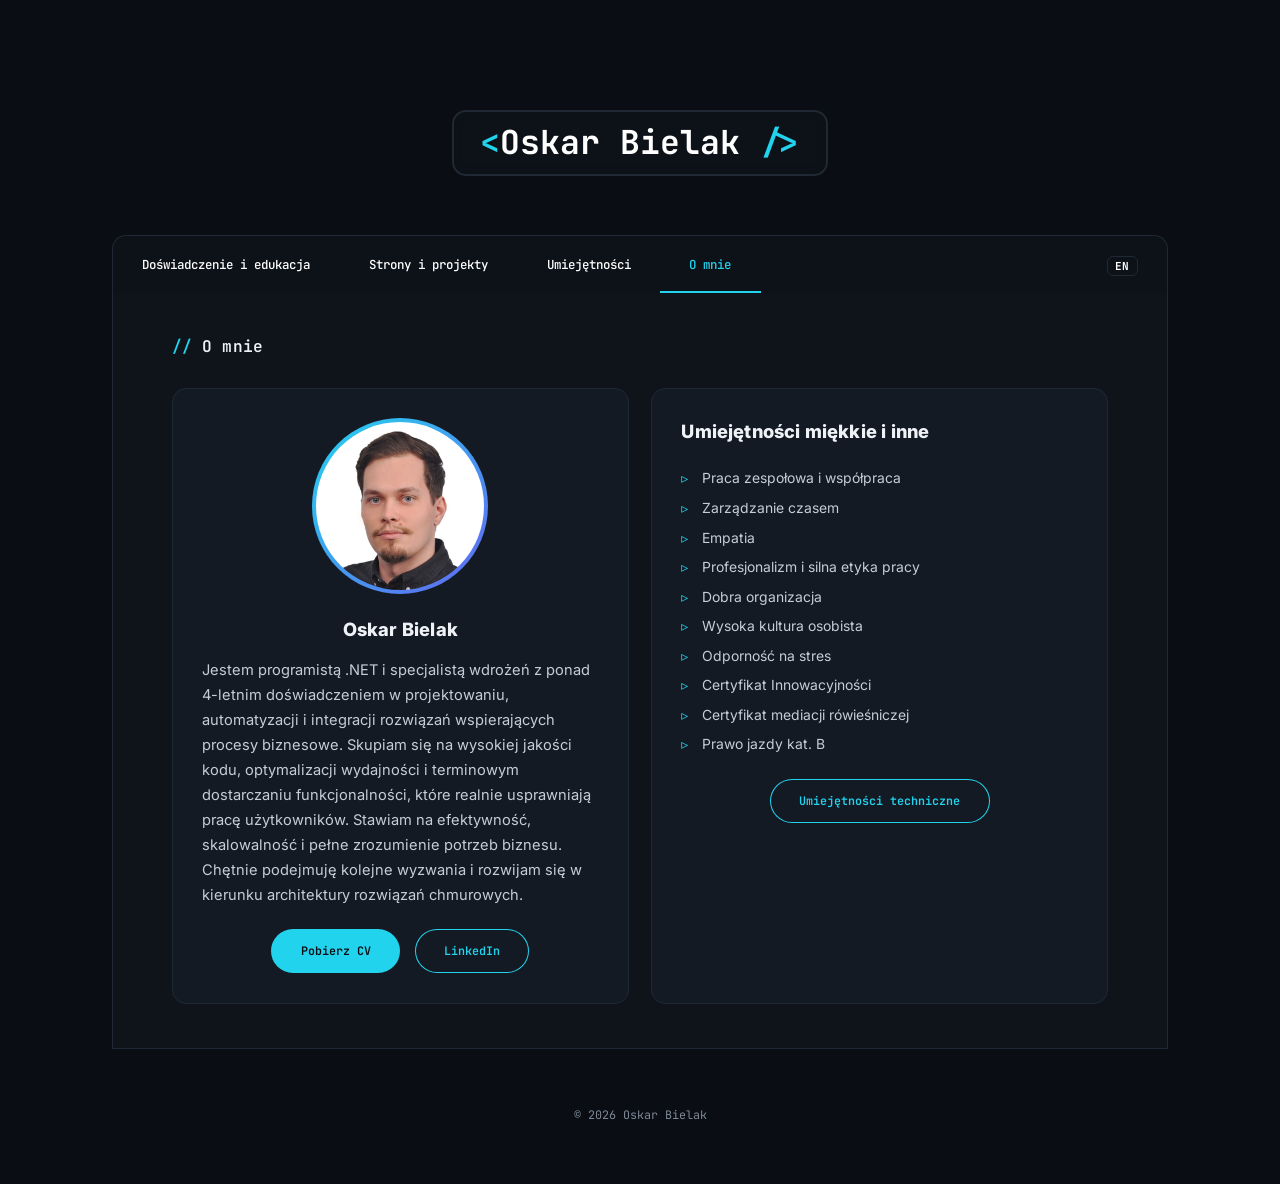
==== commit 96ca5298: "Change contact email and rewrite the About me description - Replace the contact email on every page " ====
--- a/aboutme-pl.html
+++ b/aboutme-pl.html
@@ -46,7 +46,7 @@
 						</ul>
 						<ul class="icons">
 							<li><a href="tel:+48533933944" class="icon solid fa-mobile-alt"><span class="label">Telefon</span></a></li>
-							<li><a href="mailto:oskar.bielak@mixbox.pl" class="icon solid fa-envelope"><span class="label">Email</span></a></li>
+							<li><a href="mailto:oskarbielak@gmail.com" class="icon solid fa-envelope"><span class="label">Email</span></a></li>
 							<li><a href="https://www.facebook.com/oskar.bielak.18" class="icon brands fa-facebook-f"><span class="label">Facebook</span></a></li>
 							<li><a href="https://www.instagram.com/oskar_bielak" class="icon brands fa-instagram"><span class="label">Instagram</span></a></li>
 							<li><a href="https://github.com/Oskar-Bielak" class="icon brands fa-github"><span class="label">GitHub</span></a></li>
@@ -64,7 +64,7 @@
 							<article>
 								<span class="image avatar"><img src="images/avatar.jpg?v=2" alt="Oskar Bielak" width="600" height="600" /></span>
 								<h3 class="about-name">Oskar Bielak</h3>
-								<p>Lubię stawiać sobie wyzwania. Jestem wytrwały w projektach, których się podejmuję, codziennie pogłębiam swoje umiejętności programistyczne i dążę do rozwoju. Osiąganie kolejnych celów jako programista daje mi ogromną satysfakcję.</p>
+								<p>Jestem programistą .NET i specjalistą wdrożeń z ponad 4-letnim doświadczeniem w projektowaniu, automatyzacji i integracji rozwiązań wspierających procesy biznesowe. Skupiam się na wysokiej jakości kodu, optymalizacji wydajności i terminowym dostarczaniu funkcjonalności, które realnie usprawniają pracę użytkowników. Stawiam na efektywność, skalowalność i pełne zrozumienie potrzeb biznesu. Chętnie podejmuję kolejne wyzwania i rozwijam się w kierunku architektury rozwiązań chmurowych.</p>
 								<ul class="actions special">
 									<li><a href="cv/Oskar-Bielak-CV-PL.pdf" class="button primary icon solid fa-file-download" download>Pobierz CV</a></li>
 									<li><a href="https://www.linkedin.com/in/oskar-bielak-6a51851b2/" class="button icon brands fa-linkedin-in" target="_blank" rel="noopener">LinkedIn</a></li>
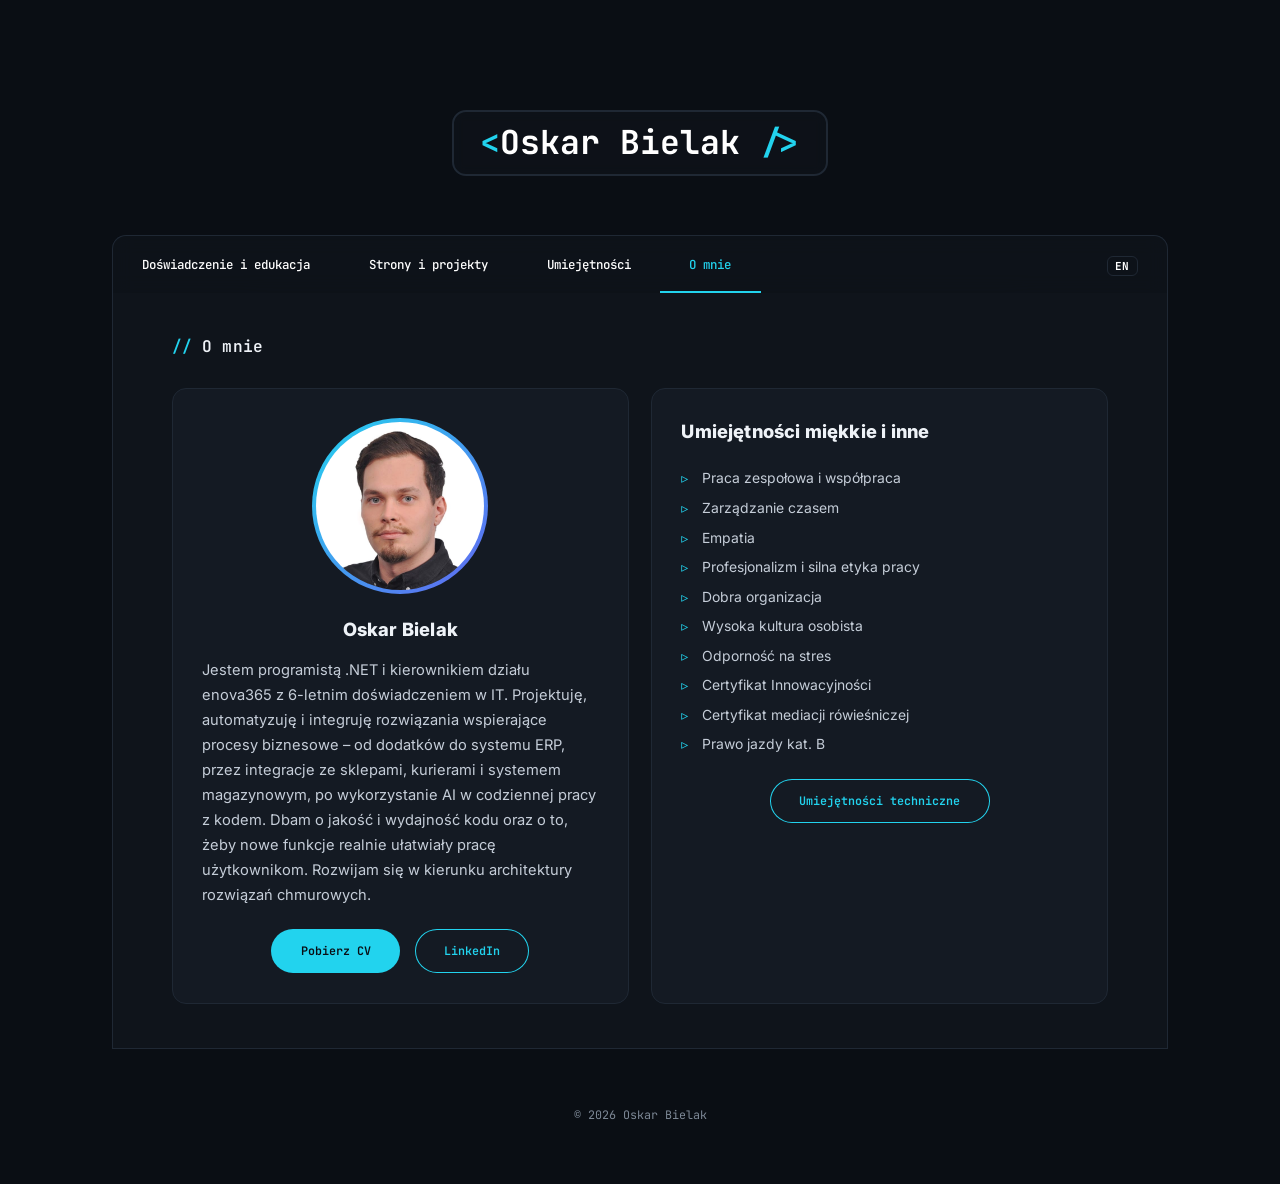
==== commit 4741c749: "About me: more specific description Co-Authored-By: Claude Fable 5.2 <noreply@anthropic.com>" ====
--- a/aboutme-pl.html
+++ b/aboutme-pl.html
@@ -64,7 +64,7 @@
 							<article>
 								<span class="image avatar"><img src="images/avatar.jpg?v=2" alt="Oskar Bielak" width="600" height="600" /></span>
 								<h3 class="about-name">Oskar Bielak</h3>
-								<p>Jestem programistą .NET i specjalistą wdrożeń z ponad 4-letnim doświadczeniem w projektowaniu, automatyzacji i integracji rozwiązań wspierających procesy biznesowe. Skupiam się na wysokiej jakości kodu, optymalizacji wydajności i terminowym dostarczaniu funkcjonalności, które realnie usprawniają pracę użytkowników. Stawiam na efektywność, skalowalność i pełne zrozumienie potrzeb biznesu. Chętnie podejmuję kolejne wyzwania i rozwijam się w kierunku architektury rozwiązań chmurowych.</p>
+								<p>Jestem programistą .NET i kierownikiem działu enova365 z 6-letnim doświadczeniem w IT. Projektuję, automatyzuję i integruję rozwiązania wspierające procesy biznesowe – od dodatków do systemu ERP, przez integracje ze sklepami, kurierami i systemem magazynowym, po wykorzystanie AI w codziennej pracy z kodem. Dbam o jakość i wydajność kodu oraz o to, żeby nowe funkcje realnie ułatwiały pracę użytkownikom. Rozwijam się w kierunku architektury rozwiązań chmurowych.</p>
 								<ul class="actions special">
 									<li><a href="cv/Oskar-Bielak-CV-PL.pdf" class="button primary icon solid fa-file-download" download>Pobierz CV</a></li>
 									<li><a href="https://www.linkedin.com/in/oskar-bielak-6a51851b2/" class="button icon brands fa-linkedin-in" target="_blank" rel="noopener">LinkedIn</a></li>
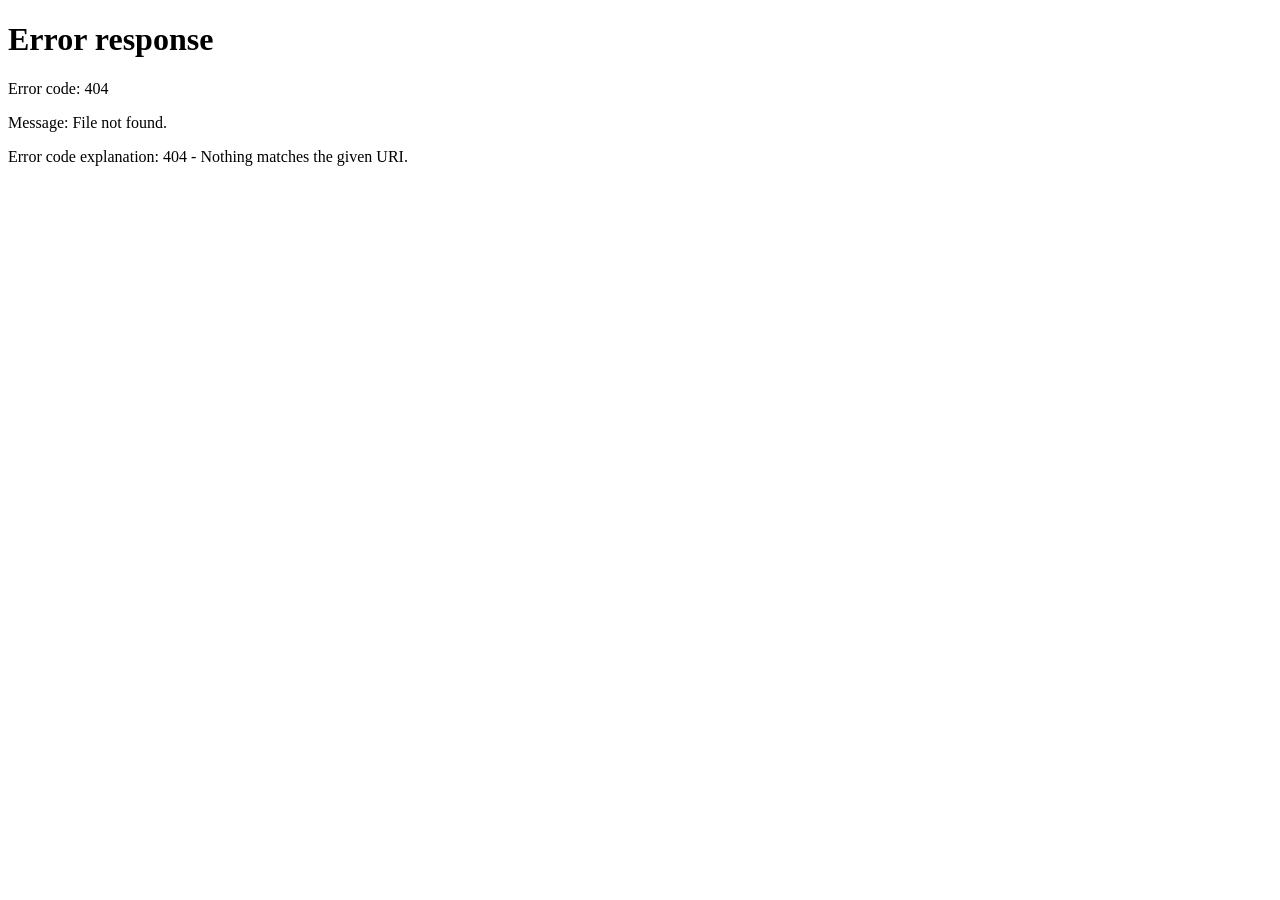
==== commit 5a7f2273: "Merge branch 'pretty-urls'" ====
--- a/aboutme-pl.html
+++ b/aboutme-pl.html
@@ -1,112 +1,14 @@
 <!DOCTYPE HTML>
-<!--
-	Massively by HTML5 UP
-	html5up.net | @ajlkn
-	Free for personal and commercial use under the CCA 3.0 license (html5up.net/license)
--->
+<!-- Old URL kept so existing links keep working – the Polish pages now live in pl/. -->
 <html lang="pl">
 	<head>
 		<meta charset="utf-8" />
-		<title>Oskar Bielak – O mnie</title>
-		<meta name="viewport" content="width=device-width, initial-scale=1" />
-		<meta name="description" content="O mnie – Oskar Bielak, programista C# i SQL z Krakowa." />
-		<meta name="theme-color" content="#0a0e14" />
-		<meta property="og:type" content="profile" />
-		<meta property="og:title" content="Oskar Bielak – O mnie" />
-		<meta property="og:description" content="Programista C# i SQL z Krakowa." />
-		<meta property="og:url" content="https://oskar-bielak.github.io/portfolio/aboutme-pl.html" />
-		<meta property="og:image" content="https://oskar-bielak.github.io/portfolio/images/avatar.jpg" />
-		<link rel="alternate" hreflang="en" href="https://oskar-bielak.github.io/portfolio/aboutme.html" />
-		<link rel="alternate" hreflang="pl" href="https://oskar-bielak.github.io/portfolio/aboutme-pl.html" />
-		<link rel="icon" href="images/logo.svg" sizes="any" type="image/svg+xml" />
-		<link rel="preconnect" href="https://fonts.googleapis.com" />
-		<link rel="preconnect" href="https://fonts.gstatic.com" crossorigin />
-		<link rel="stylesheet" href="https://fonts.googleapis.com/css2?family=Inter:wght@400;600;800&amp;family=JetBrains+Mono:wght@400;500;700&amp;display=swap" />
-		<link rel="stylesheet" href="assets/css/main.css" />
-		<link rel="stylesheet" href="assets/css/custom.css" />
-		<noscript><link rel="stylesheet" href="assets/css/noscript.css" /></noscript>
+		<title>Oskar Bielak</title>
+		<link rel="canonical" href="https://oskar-bielak.github.io/portfolio/pl/aboutme" />
+		<meta http-equiv="refresh" content="0; url=pl/aboutme" />
+		<script>location.replace("pl/aboutme" + location.hash);</script>
 	</head>
-	<body class="is-preload">
-
-		<!-- Wrapper -->
-			<div id="wrapper">
-
-				<!-- Header -->
-					<header id="header">
-						<a href="index-pl.html" class="logo">Oskar Bielak</a>
-					</header>
-
-				<!-- Nav -->
-					<nav id="nav">
-						<ul class="links">
-							<li><a href="index-pl.html">Doświadczenie i edukacja</a></li>
-							<li><a href="project-pl.html">Strony i projekty</a></li>
-							<li><a href="skills-pl.html">Umiejętności</a></li>
-							<li class="active"><a href="aboutme-pl.html">O mnie</a></li>
-						</ul>
-						<ul class="icons">
-							<li><a href="tel:+48533933944" class="icon solid fa-mobile-alt"><span class="label">Telefon</span></a></li>
-							<li><a href="mailto:oskarbielak@gmail.com" class="icon solid fa-envelope"><span class="label">Email</span></a></li>
-							<li><a href="https://www.facebook.com/oskar.bielak.18" class="icon brands fa-facebook-f"><span class="label">Facebook</span></a></li>
-							<li><a href="https://www.instagram.com/oskar_bielak" class="icon brands fa-instagram"><span class="label">Instagram</span></a></li>
-							<li><a href="https://github.com/Oskar-Bielak" class="icon brands fa-github"><span class="label">GitHub</span></a></li>
-							<li><a href="https://www.linkedin.com/in/oskar-bielak-6a51851b2/" class="icon brands fa-linkedin-in"><span class="label">LinkedIn</span></a></li>
-							<li><a href="cv/Oskar-Bielak-CV-PL.pdf" class="icon solid fa-file-download" download title="Pobierz CV"><span class="label">Pobierz CV</span></a></li>
-							<li><a href="aboutme.html" class="lang-switch" hreflang="en" lang="en" title="English version">EN</a></li>
-						</ul>
-					</nav>
-
-				<!-- Main -->
-					<div id="main">
-
-						<h2 class="section-title">O mnie</h2>
-						<section class="posts">
-							<article>
-								<span class="image avatar"><img src="images/avatar.jpg?v=2" alt="Oskar Bielak" width="600" height="600" /></span>
-								<h3 class="about-name">Oskar Bielak</h3>
-								<p>Jestem programistą .NET i kierownikiem działu enova365 z 6-letnim doświadczeniem w IT. Projektuję, automatyzuję i integruję rozwiązania wspierające procesy biznesowe – od dodatków do systemu ERP, przez integracje ze sklepami, kurierami i systemem magazynowym, po wykorzystanie AI w codziennej pracy z kodem. Dbam o jakość i wydajność kodu oraz o to, żeby nowe funkcje realnie ułatwiały pracę użytkownikom. Rozwijam się w kierunku architektury rozwiązań chmurowych.</p>
-								<ul class="actions special">
-									<li><a href="cv/Oskar-Bielak-CV-PL.pdf" class="button primary icon solid fa-file-download" download>Pobierz CV</a></li>
-									<li><a href="https://www.linkedin.com/in/oskar-bielak-6a51851b2/" class="button icon brands fa-linkedin-in" target="_blank" rel="noopener">LinkedIn</a></li>
-								</ul>
-							</article>
-							<article>
-								<h3>Umiejętności miękkie i inne</h3>
-								<ul class="points">
-									<li>Praca zespołowa i współpraca</li>
-									<li>Zarządzanie czasem</li>
-									<li>Empatia</li>
-									<li>Profesjonalizm i silna etyka pracy</li>
-									<li>Dobra organizacja</li>
-									<li>Wysoka kultura osobista</li>
-									<li>Odporność na stres</li>
-									<li>Certyfikat Innowacyjności</li>
-									<li>Certyfikat mediacji rówieśniczej</li>
-									<li>Prawo jazdy kat. B</li>
-								</ul>
-								<ul class="actions special">
-									<li><a href="skills-pl.html" class="button icon solid fa-code">Umiejętności techniczne</a></li>
-								</ul>
-							</article>
-						</section>
-
-					</div>
-
-				<!-- Copyright -->
-					<div id="copyright">
-						<ul><li>&copy; 2026 Oskar Bielak</li></ul>
-					</div>
-
-			</div>
-
-		<!-- Scripts -->
-			<script src="assets/js/jquery.min.js"></script>
-			<script src="assets/js/jquery.scrollex.min.js"></script>
-			<script src="assets/js/jquery.scrolly.min.js"></script>
-			<script src="assets/js/browser.min.js"></script>
-			<script src="assets/js/breakpoints.min.js"></script>
-			<script src="assets/js/util.js"></script>
-			<script src="assets/js/main.js"></script>
-
+	<body>
+		<p><a href="pl/aboutme">Strona została przeniesiona – przejdź dalej</a></p>
 	</body>
 </html>
